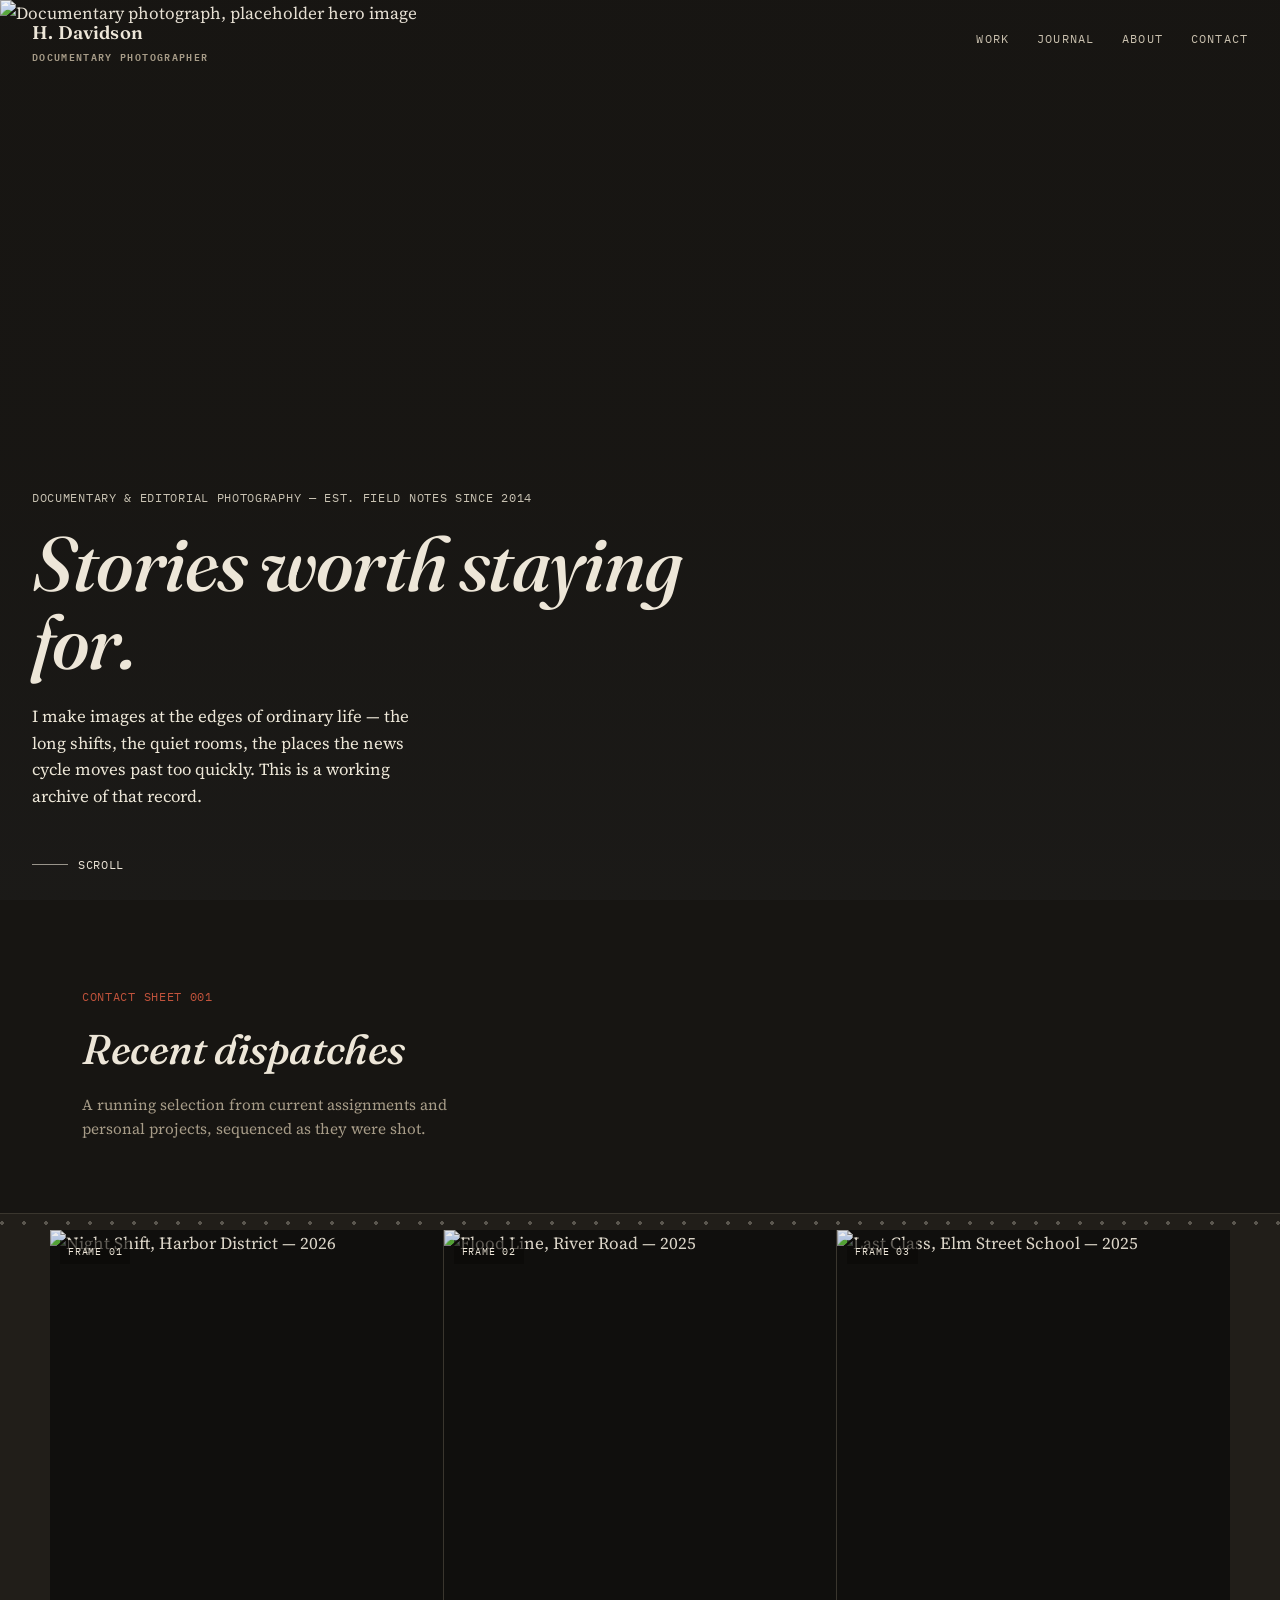
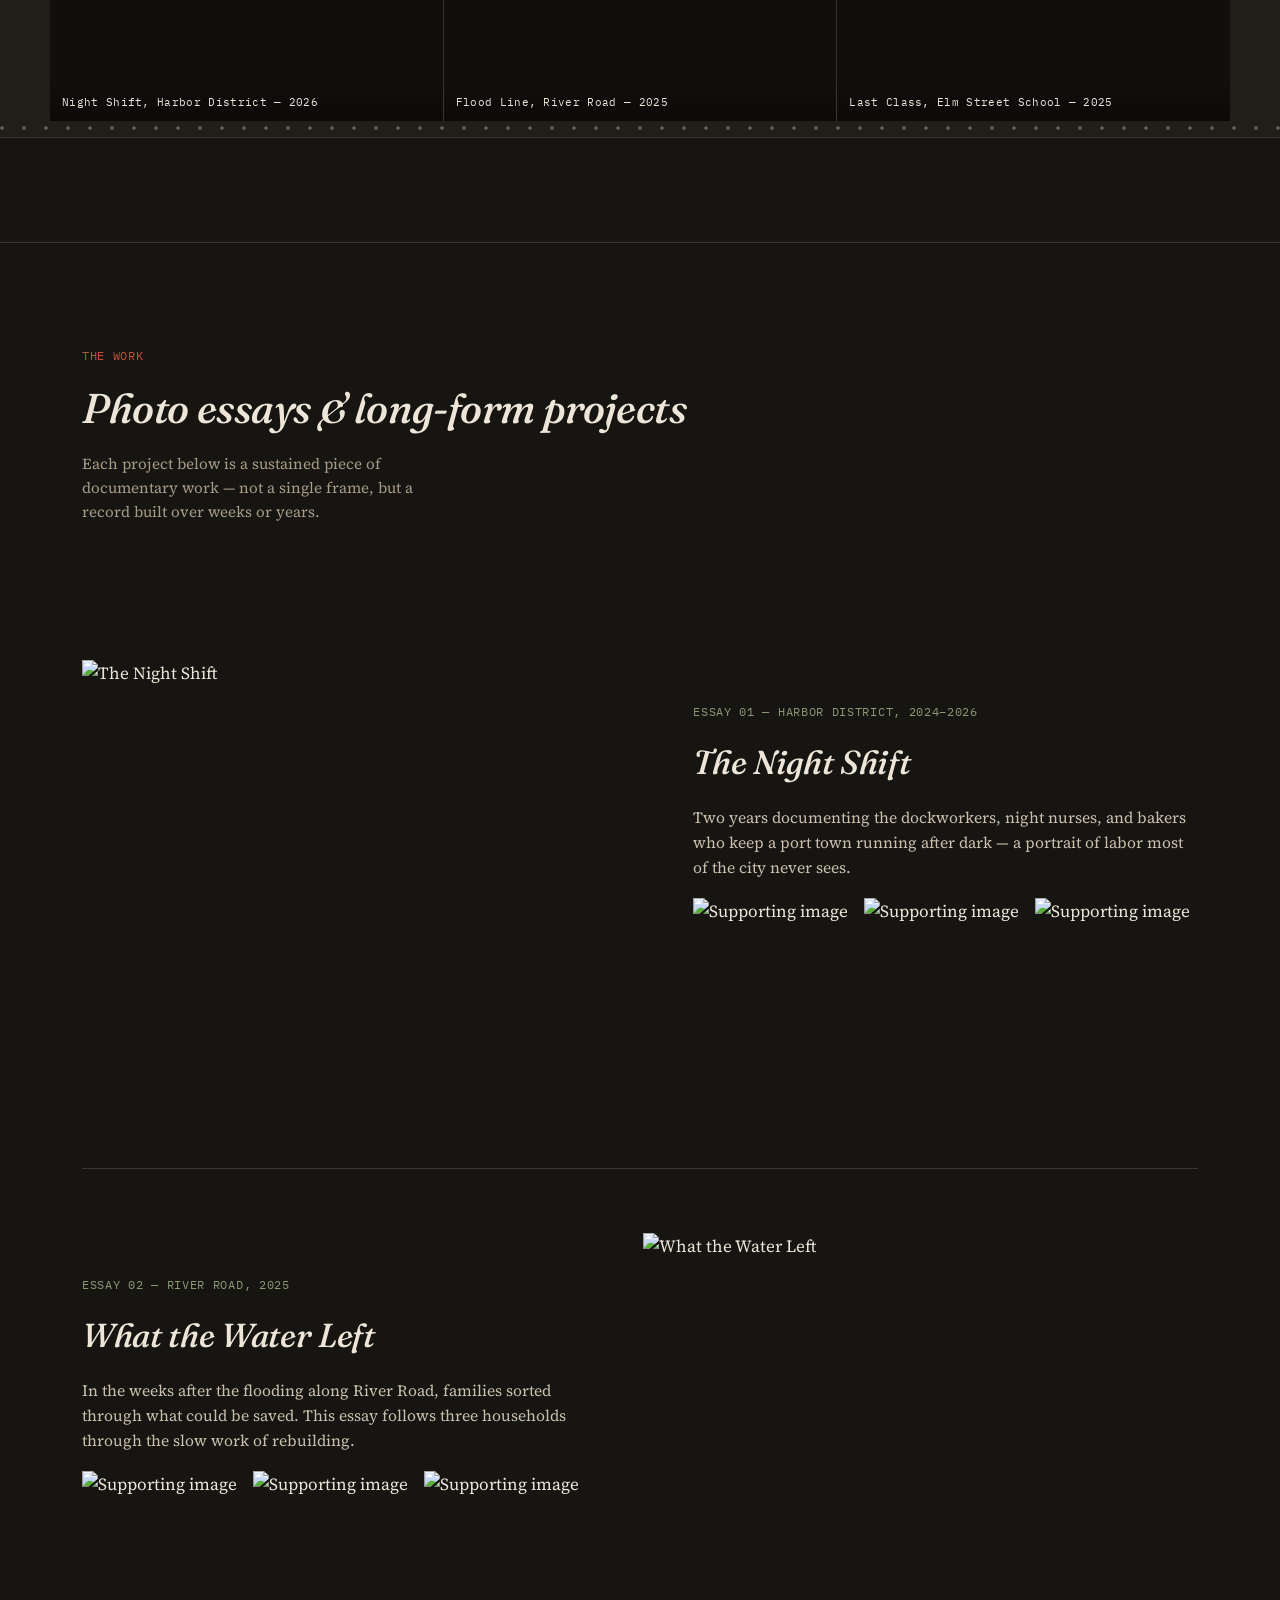
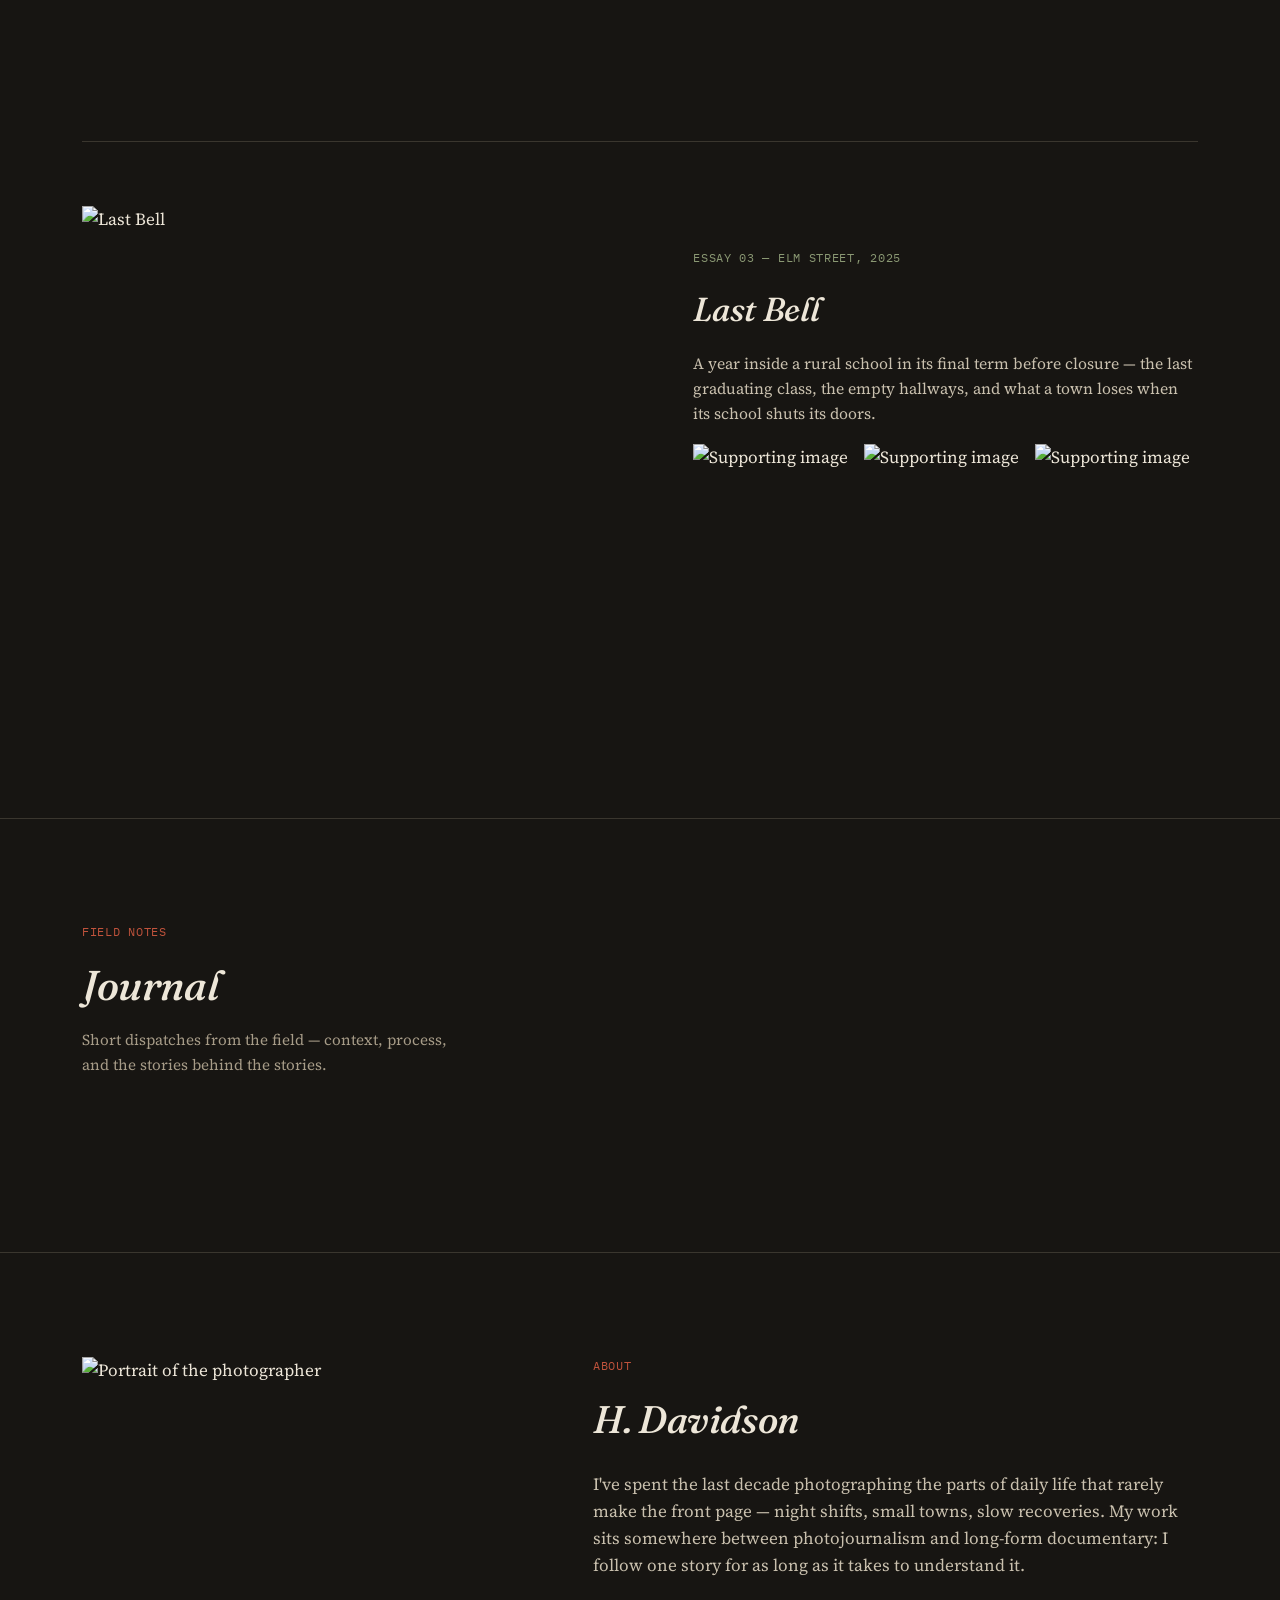
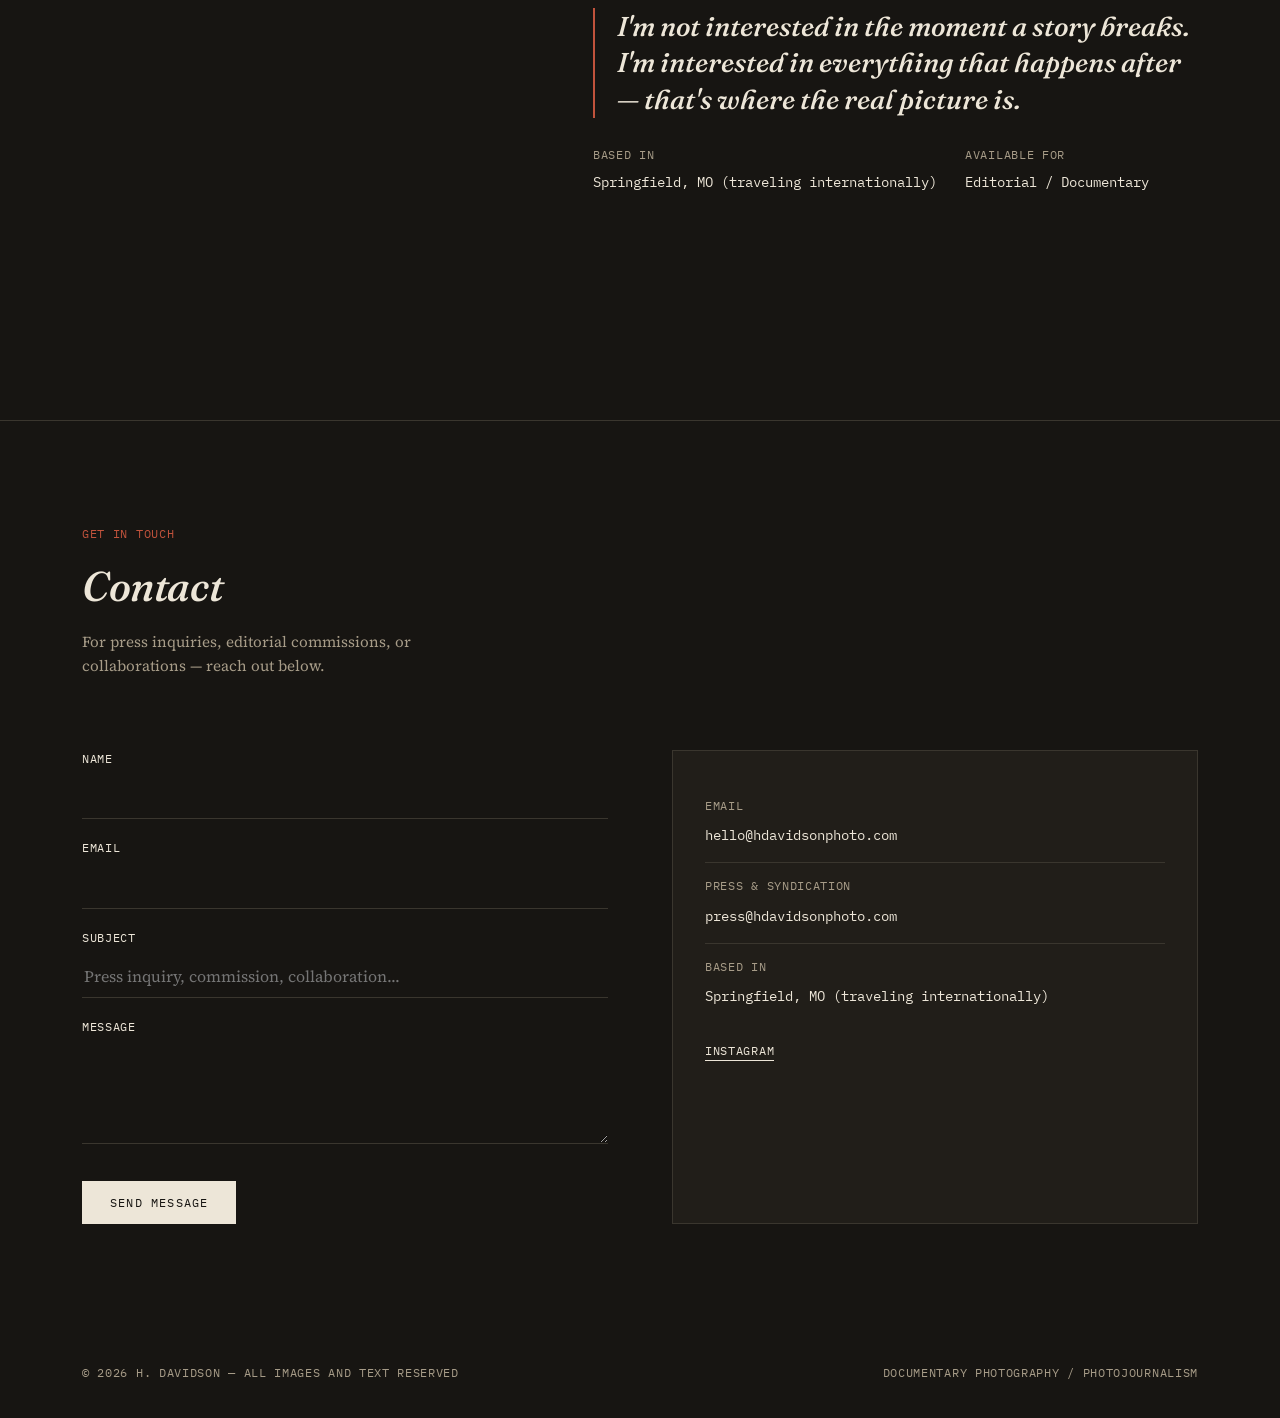
==== index.html @ 3e4e159e "Add files via upload" ====
<!DOCTYPE html>
<html lang="en">
<head>
<meta charset="UTF-8">
<meta name="viewport" content="width=device-width, initial-scale=1.0">
<title>H. Davidson — Documentary Photography</title>
<meta name="description" content="Documentary photography and photojournalism portfolio.">
<link rel="preconnect" href="https://fonts.googleapis.com">
<link rel="preconnect" href="https://fonts.gstatic.com" crossorigin>
<link href="https://fonts.googleapis.com/css2?family=Fraunces:ital,opsz,wght@0,9..144,300..900;1,9..144,300..900&family=Source+Serif+4:ital,opsz,wght@0,8..60,400;0,8..60,600;1,8..60,400&family=IBM+Plex+Mono:wght@400;500;600&display=swap" rel="stylesheet">
<style>
  :root{
    --paper:#171512;
    --paper-alt:#211E19;
    --ink:#EDE6D8;
    --ink-soft:#C9C0AE;
    --ash:#A79C88;
    --archive-red:#C1533C;
    --field-green:#8A9873;
    --line:#3A362E;
    --overlay-light:#EDE6D8;
    --max: 1180px;
  }

  *{box-sizing:border-box;}
  html{scroll-behavior:smooth;}
  body{
    margin:0;
    background:var(--paper);
    color:var(--ink);
    font-family:'Source Serif 4', Georgia, serif;
    font-size:17px;
    line-height:1.6;
    -webkit-font-smoothing:antialiased;
  }
  img{max-width:100%;display:block;}
  a{color:inherit;}

  h1,h2,h3,.display{
    font-family:'Fraunces', Georgia, serif;
    font-weight:600;
    letter-spacing:-0.01em;
    margin:0;
  }
  .mono{
    font-family:'IBM Plex Mono', monospace;
    letter-spacing:0.06em;
    text-transform:uppercase;
    font-size:0.72rem;
  }
  .wrap{max-width:var(--max); margin:0 auto; padding:0 32px;}

  /* ============ NAV ============ */
  header.masthead{
    position:fixed; top:0; left:0; right:0; z-index:100;
    background:rgba(23,21,18,0);
    border-bottom:1px solid rgba(58,54,46,0);
    transition:background .35s ease, border-color .35s ease;
  }
  header.masthead.scrolled{
    background:rgba(23,21,18,0.94);
    border-bottom:1px solid var(--line);
    backdrop-filter:blur(6px);
  }
  .nav-row{
    display:flex; align-items:center; justify-content:space-between;
    padding:18px 32px;
  }
  .brand{
    font-family:'Fraunces', serif; font-weight:600; font-size:1.15rem;
    letter-spacing:0.01em;
  }
  .brand .sub{
    display:block; font-family:'IBM Plex Mono', monospace; font-size:0.6rem;
    letter-spacing:0.14em; text-transform:uppercase; color:var(--ash); margin-top:2px;
  }
  nav.links{display:flex; gap:28px; align-items:center;}
  nav.links a{
    text-decoration:none; font-family:'IBM Plex Mono', monospace;
    font-size:0.72rem; letter-spacing:0.1em; text-transform:uppercase;
    color:var(--ink-soft); position:relative; padding-bottom:4px;
  }
  nav.links a::after{
    content:''; position:absolute; left:0; bottom:0; width:0; height:1px;
    background:var(--archive-red); transition:width .25s ease;
  }
  nav.links a:hover::after{width:100%;}
  .nav-toggle{display:none; background:none; border:none; cursor:pointer; padding:6px;}
  .nav-toggle span{display:block; width:22px; height:2px; background:var(--ink); margin:5px 0; transition:.3s;}

  @media (max-width:820px){
    nav.links{
      position:fixed; top:64px; left:0; right:0; background:var(--paper);
      flex-direction:column; align-items:flex-start; gap:0;
      border-bottom:1px solid var(--line);
      max-height:0; overflow:hidden; transition:max-height .3s ease;
    }
    nav.links.open{max-height:340px;}
    nav.links a{width:100%; padding:16px 32px; border-top:1px solid var(--line);}
    .nav-toggle{display:block;}
  }

  /* ============ HERO ============ */
  .hero{
    position:relative; height:100vh; min-height:560px;
    display:flex; align-items:flex-end;
    overflow:hidden;
  }
  .hero img{
    position:absolute; inset:0; width:100%; height:100%; object-fit:cover;
    filter:saturate(0.9) contrast(1.05);
  }
  .hero::after{
    content:''; position:absolute; inset:0;
    background:linear-gradient(180deg, rgba(28,27,25,0.05) 0%, rgba(28,27,25,0.15) 50%, rgba(28,27,25,0.82) 100%);
  }
  .hero-content{position:relative; z-index:2; color:var(--overlay-light); padding:0 32px 72px; width:100%;}
  .hero-eyebrow{color:#E8E1CF; margin-bottom:18px; opacity:0.85;}
  .hero h1{
    font-size:clamp(2.4rem, 6vw, 5rem);
    font-style:italic; font-weight:500; line-height:1.02;
    max-width:14ch;
  }
  .hero p.dek{
    font-family:'Source Serif 4', serif; font-size:1.05rem; max-width:46ch;
    margin-top:22px; color:#EDE7D8;
  }
  .scroll-cue{
    position:absolute; bottom:26px; left:32px; z-index:2;
    color:var(--overlay-light); display:flex; align-items:center; gap:10px;
  }
  .scroll-cue .line{width:36px; height:1px; background:var(--overlay-light); opacity:0.6;}

  /* ============ SECTION SCAFFOLDING ============ */
  section{padding:104px 0; border-bottom:1px solid var(--line); scroll-margin-top:90px;}
  section:last-of-type{border-bottom:none;}
  .section-head{display:flex; align-items:flex-end; justify-content:space-between; gap:24px; margin-bottom:56px; flex-wrap:wrap;}
  .section-head .eyebrow{color:var(--archive-red); margin-bottom:10px;}
  .section-head h2{font-size:clamp(1.8rem, 3.4vw, 2.6rem); font-style:italic; font-weight:500;}
  .section-head p{max-width:46ch; color:var(--ash); font-size:0.95rem; margin-top:10px;}

  .reveal{opacity:0; transform:translateY(18px); transition:opacity .7s ease, transform .7s ease;}
  .reveal.in{opacity:1; transform:translateY(0);}
  @media (prefers-reduced-motion: reduce){
    .reveal{opacity:1; transform:none; transition:none;}
    html{scroll-behavior:auto;}
  }

  /* ============ CONTACT SHEET (signature motif) ============ */
  .sprocket-strip{
    height:14px;
    background-image:radial-gradient(circle, var(--ink) 1.6px, transparent 2px);
    background-size:22px 14px;
    background-repeat:repeat-x;
    background-position:center;
    opacity:0.28;
  }
  .contact-sheet{
    background:var(--paper-alt); border-top:1px solid var(--line); border-bottom:1px solid var(--line);
    padding:2px 0;
  }
  .frames{
    display:grid; grid-template-columns:repeat(3, 1fr); gap:1px;
    background:var(--line);
  }
  .frame{
    position:relative; background:#100F0D; overflow:hidden;
    aspect-ratio:4/5;
  }
  .frame img{width:100%; height:100%; object-fit:cover; opacity:0.92; transition:transform .6s ease, opacity .3s ease;}
  .frame:hover img{transform:scale(1.045); opacity:1;}
  .frame-label{
    position:absolute; top:10px; left:10px; z-index:2;
    color:var(--overlay-light); font-family:'IBM Plex Mono',monospace; font-size:0.62rem;
    letter-spacing:0.08em; text-transform:uppercase;
    background:rgba(10,9,8,0.6); padding:4px 8px;
  }
  .frame-cap{
    position:absolute; bottom:0; left:0; right:0; z-index:2; padding:12px 12px 10px;
    background:linear-gradient(0deg, rgba(10,9,8,0.9), transparent);
    color:var(--overlay-light); font-family:'IBM Plex Mono',monospace; font-size:0.66rem; letter-spacing:0.03em;
  }

  /* ============ WORK / STORIES ============ */
  .story{
    display:grid; grid-template-columns:1.1fr 1fr; gap:56px; align-items:center;
    padding:64px 0;
  }
  .story:not(:last-child){border-bottom:1px solid var(--line);}
  .story.reverse{grid-template-columns:1fr 1.1fr;}
  .story.reverse .story-media{order:2;}
  .story.reverse .story-text{order:1;}
  .story-media img{width:100%; aspect-ratio:5/4; object-fit:cover;}
  .story-eyebrow{color:var(--field-green); margin-bottom:14px;}
  .story h3{font-size:clamp(1.5rem, 2.6vw, 2.1rem); font-style:italic; font-weight:500; margin-bottom:16px;}
  .story p{color:var(--ink-soft); font-size:0.98rem;}
  .story-link{
    display:inline-block; margin-top:18px; font-family:'IBM Plex Mono', monospace;
    font-size:0.72rem; letter-spacing:0.08em; text-transform:uppercase;
    text-decoration:none; border-bottom:1px solid var(--ink); padding-bottom:2px;
  }
  .story-thumbs{display:grid; grid-template-columns:repeat(3,1fr); gap:8px; margin-top:18px;}
  .story-thumbs img{aspect-ratio:1/1; object-fit:cover;}

  @media (max-width:820px){
    .story, .story.reverse{grid-template-columns:1fr; gap:24px;}
    .story.reverse .story-media, .story.reverse .story-text{order:0;}
  }

  /* ============ JOURNAL ============ */
  .journal-list{display:flex; flex-direction:column;}
  .journal-entry{
    display:grid; grid-template-columns:150px 1fr; gap:32px;
    padding:32px 0; border-top:1px solid var(--line);
  }
  .journal-entry:last-child{border-bottom:1px solid var(--line);}
  .journal-date{color:var(--ash); padding-top:4px;}
  .journal-entry h3{font-size:1.3rem; font-style:italic; font-weight:500; margin-bottom:10px;}
  .journal-entry p{color:var(--ink-soft); font-size:0.95rem; margin:0 0 12px;}
  .journal-entry a{
    font-family:'IBM Plex Mono',monospace; font-size:0.68rem; letter-spacing:0.08em;
    text-transform:uppercase; text-decoration:none; color:var(--archive-red);
  }
  @media (max-width:600px){
    .journal-entry{grid-template-columns:1fr; gap:10px;}
  }

  /* ============ PRESS ============ */
  .press-grid{display:grid; grid-template-columns:repeat(auto-fill, minmax(280px,1fr)); gap:1px; background:var(--line); border:1px solid var(--line);}
  .press-item{
    background:var(--paper); padding:26px 24px; min-height:150px;
    display:flex; flex-direction:column; justify-content:space-between;
  }
  .press-item .frame-tag{color:var(--archive-red); margin-bottom:14px;}
  .press-item h4{font-family:'Fraunces',serif; font-weight:600; font-size:1.05rem; margin:0 0 6px;}
  .press-item p{margin:0; color:var(--ash); font-size:0.85rem;}
  .press-item a{
    margin-top:14px; font-family:'IBM Plex Mono',monospace; font-size:0.65rem;
    letter-spacing:0.08em; text-transform:uppercase; text-decoration:none; color:var(--ink-soft);
    display:inline-flex; align-items:center; gap:6px;
  }

  /* ============ ABOUT ============ */
  .about-grid{display:grid; grid-template-columns:0.85fr 1.15fr; gap:64px; align-items:start;}
  .about-grid img{width:100%; aspect-ratio:4/5; object-fit:cover;}
  blockquote{
    font-family:'Fraunces', serif; font-style:italic; font-weight:500;
    font-size:clamp(1.3rem, 2.4vw, 1.7rem); line-height:1.35; margin:28px 0;
    color:var(--ink); border-left:2px solid var(--archive-red); padding-left:22px;
  }
  .about-grid p{color:var(--ink-soft);}
  .about-meta{
    display:flex; gap:28px; margin-top:28px; flex-wrap:wrap;
  }
  .about-meta div .mono{color:var(--ash); display:block; margin-bottom:4px;}
  .about-meta div span.val{font-family:'IBM Plex Mono',monospace; font-size:0.85rem;}
  @media (max-width:820px){.about-grid{grid-template-columns:1fr;}}

  /* ============ CONTACT ============ */
  .contact-grid{display:grid; grid-template-columns:1fr 1fr; gap:64px;}
  form .field{margin-bottom:20px;}
  form label{display:block; margin-bottom:8px;}
  form input, form textarea{
    width:100%; background:transparent; border:none; border-bottom:1px solid var(--line);
    padding:10px 2px; font-family:'Source Serif 4', serif; font-size:1rem; color:var(--ink);
    transition:border-color .2s ease;
  }
  form input:focus, form textarea:focus{outline:none; border-bottom-color:var(--archive-red);}
  form textarea{resize:vertical; min-height:100px;}
  button.submit{
    margin-top:8px; background:var(--ink); color:var(--paper); border:none;
    font-family:'IBM Plex Mono',monospace; font-size:0.75rem; letter-spacing:0.1em; text-transform:uppercase;
    padding:14px 28px; cursor:pointer; transition:background .2s ease;
  }
  button.submit:hover{background:var(--archive-red);}
  button.submit:focus-visible, a:focus-visible, nav.links a:focus-visible{outline:2px solid var(--archive-red); outline-offset:3px;}
  .form-note{margin-top:14px; color:var(--field-green); display:none;}
  .form-note.show{display:block;}

  .press-card{
    border:1px solid var(--line); padding:32px; background:var(--paper-alt);
  }
  .press-card .mono{color:var(--ash); display:block; margin-bottom:6px;}
  .press-card .row{padding:14px 0; border-top:1px solid var(--line);}
  .press-card .row:first-of-type{border-top:none;}
  .press-card .row span.val{font-family:'IBM Plex Mono',monospace; font-size:0.9rem;}
  .social-row{display:flex; gap:18px; margin-top:18px;}
  .social-row a{font-family:'IBM Plex Mono',monospace; font-size:0.72rem; text-decoration:none; letter-spacing:0.06em; text-transform:uppercase; border-bottom:1px solid var(--ink);}

  @media (max-width:820px){.contact-grid{grid-template-columns:1fr;}}

  /* ============ FOOTER ============ */
  footer{padding:36px 0; }
  .footer-row{display:flex; justify-content:space-between; align-items:center; flex-wrap:wrap; gap:12px; color:var(--ash);}
  .footer-row .mono{color:var(--ash);}

  ::selection{background:var(--archive-red); color:var(--paper);}
</style>
</head>
<body>

<header class="masthead" id="masthead">
  <div class="nav-row">
    <div class="brand">H. Davidson
      <span class="sub">Documentary Photographer</span>
    </div>
    <button class="nav-toggle" id="navToggle" aria-label="Toggle navigation" aria-expanded="false">
      <span></span><span></span><span></span>
    </button>
    <nav class="links" id="navLinks">
      <a href="#work">Work</a>
      <a href="#journal">Journal</a>
      <a href="#about">About</a>
      <a href="#contact">Contact</a>
    </nav>
  </div>
</header>

<!-- HERO -->
<section class="hero" style="border-bottom:none; padding:0;">
  <img src="https://picsum.photos/seed/meridian-hero/1800/2200" alt="Documentary photograph, placeholder hero image">
  <div class="hero-content">
    <div class="hero-eyebrow mono">Documentary &amp; Editorial Photography — Est. Field Notes Since 2014</div>
    <h1>Stories worth staying for.</h1>
    <p class="dek">I make images at the edges of ordinary life — the long shifts, the quiet rooms, the places the news cycle moves past too quickly. This is a working archive of that record.</p>
  </div>
  <div class="scroll-cue mono"><span class="line"></span> Scroll</div>
</section>

<!-- RECENT DISPATCHES (contact sheet teaser) -->
<section id="dispatches" style="padding-top:88px;">
  <div class="wrap reveal">
    <div class="section-head">
      <div>
        <div class="eyebrow mono">Contact Sheet 001</div>
        <h2>Recent dispatches</h2>
        <p>A running selection from current assignments and personal projects, sequenced as they were shot.</p>
      </div>
    </div>
  </div>
  <div class="contact-sheet">
    <div class="sprocket-strip"></div>
    <div class="wrap" style="padding:0;">
      <div class="frames" id="dispatchFrames"></div>
    </div>
    <div class="sprocket-strip"></div>
  </div>
</section>

<!-- WORK / STORIES -->
<section id="work">
  <div class="wrap">
    <div class="section-head reveal">
      <div>
        <div class="eyebrow mono">The Work</div>
        <h2>Photo essays &amp; long-form projects</h2>
        <p>Each project below is a sustained piece of documentary work — not a single frame, but a record built over weeks or years.</p>
      </div>
    </div>

    <div id="essaysList"></div>
  </div>
</section>

<!-- JOURNAL -->
<section id="journal">
  <div class="wrap">
    <div class="section-head reveal">
      <div>
        <div class="eyebrow mono">Field Notes</div>
        <h2>Journal</h2>
        <p>Short dispatches from the field — context, process, and the stories behind the stories.</p>
      </div>
    </div>
    <div class="journal-list reveal" id="journalList"></div>
  </div>
</section>

<!-- PRESS section removed for now — bring it back once you have publications to show.
     The data file (content/press.json) and editor panel are still set up and ready;
     just ask Claude to re-add this section when you're ready, or restore it from
     an earlier version of this file. -->

<!-- ABOUT -->
<section id="about">
  <div class="wrap about-grid">
    <div class="reveal">
      <img id="aboutPortrait" src="https://picsum.photos/seed/meridian-portrait/700/875" alt="Portrait of the photographer">
    </div>
    <div class="reveal">
      <div class="eyebrow mono" style="color:var(--archive-red); margin-bottom:14px;">About</div>
      <h2 style="font-size:clamp(1.8rem,3vw,2.4rem); font-style:italic; font-weight:500; margin-bottom:20px;">H. Davidson</h2>
      <p id="aboutBio">Loading…</p>
      <blockquote id="aboutQuote"></blockquote>
      <div class="about-meta">
        <div><span class="mono">Based in</span><span class="val" id="aboutLocation">—</span></div>
        <div><span class="mono">Available for</span><span class="val">Editorial / Documentary</span></div>
      </div>
    </div>
  </div>
</section>

<!-- CONTACT -->
<section id="contact">
  <div class="wrap">
    <div class="section-head reveal">
      <div>
        <div class="eyebrow mono">Get in touch</div>
        <h2>Contact</h2>
        <p>For press inquiries, editorial commissions, or collaborations — reach out below.</p>
      </div>
    </div>
    <div class="contact-grid reveal">
      <form id="contactForm">
        <div class="field">
          <label class="mono" for="name">Name</label>
          <input type="text" id="name" name="name" required>
        </div>
        <div class="field">
          <label class="mono" for="email">Email</label>
          <input type="email" id="email" name="email" required>
        </div>
        <div class="field">
          <label class="mono" for="subject">Subject</label>
          <input type="text" id="subject" name="subject" placeholder="Press inquiry, commission, collaboration...">
        </div>
        <div class="field">
          <label class="mono" for="message">Message</label>
          <textarea id="message" name="message" required></textarea>
        </div>
        <button type="submit" class="submit">Send message</button>
        <p class="form-note mono" id="formNote">Message received — I'll reply as soon as I can.</p>
      </form>

      <div class="press-card">
        <div class="row">
          <span class="mono">Email</span>
          <span class="val" id="contactEmail">—</span>
        </div>
        <div class="row">
          <span class="mono">Press &amp; syndication</span>
          <span class="val" id="contactPressEmail">—</span>
        </div>
        <div class="row">
          <span class="mono">Based in</span>
          <span class="val" id="contactLocation">—</span>
        </div>
        <div class="social-row">
          <a href="#" id="socialInstagram">Instagram</a>
        </div>
      </div>
    </div>
  </div>
</section>

<footer>
  <div class="wrap footer-row">
    <span class="mono">© 2026 H. Davidson — All images and text reserved</span>
    <span class="mono">Documentary Photography / Photojournalism</span>
  </div>
</footer>

<script src="https://identity.netlify.com/v1/netlify-identity-widget.js"></script>
<script>
  // Required so Netlify Identity invite/recovery email links land back on /admin correctly.
  if (window.netlifyIdentity) {
    window.netlifyIdentity.on("init", user => {
      if (!user) {
        window.netlifyIdentity.on("login", () => { document.location.href = "/admin/"; });
      }
    });
  }
</script>
<script>
  // Nav scroll state
  const header = document.getElementById('masthead');
  const onScroll = () => header.classList.toggle('scrolled', window.scrollY > 40);
  window.addEventListener('scroll', onScroll);
  onScroll();

  // Mobile nav toggle
  const navToggle = document.getElementById('navToggle');
  const navLinks = document.getElementById('navLinks');
  navToggle.addEventListener('click', () => {
    const open = navLinks.classList.toggle('open');
    navToggle.setAttribute('aria-expanded', open);
  });
  navLinks.querySelectorAll('a').forEach(a => a.addEventListener('click', () => {
    navLinks.classList.remove('open');
    navToggle.setAttribute('aria-expanded', 'false');
  }));

  // Contact form (static placeholder — wire to a form backend, e.g. Formspree, to go live)
  const form = document.getElementById('contactForm');
  const note = document.getElementById('formNote');
  form.addEventListener('submit', (e) => {
    e.preventDefault();
    note.classList.add('show');
    form.reset();
  });

  // ============ CMS CONTENT LOADING ============
  // Pulls content from /content/*.json — the same files Decap CMS (at /admin) edits.
  // Falls back to placeholder text/images if a file can't be fetched (e.g. opening this
  // file directly from disk, where fetch() is blocked by the browser).

  function esc(str){
    const d = document.createElement('div');
    d.textContent = str || '';
    return d.innerHTML;
  }

  async function loadJSON(path){
    try{
      const res = await fetch(path, {cache:'no-store'});
      if(!res.ok) throw new Error('not ok');
      return await res.json();
    }catch(err){
      return null;
    }
  }

  function renderDispatches(data){
    const el = document.getElementById('dispatchFrames');
    if(!data || !data.items) return;
    el.innerHTML = data.items.slice(0,3).map(f => `
      <div class="frame"><img src="${esc(f.image)}" alt="${esc(f.caption)}">
        <div class="frame-label">${esc(f.frame)}</div>
        <div class="frame-cap">${esc(f.caption)}</div>
      </div>`).join('');
  }

  function renderEssays(data){
    const el = document.getElementById('essaysList');
    if(!data || !data.items) return;
    el.innerHTML = data.items.map((s, i) => `
      <div class="story ${i % 2 === 1 ? 'reverse' : ''} reveal">
        <div class="story-media"><img src="${esc(s.image)}" alt="${esc(s.title)}"></div>
        <div class="story-text">
          <div class="story-eyebrow mono">${esc(s.label)}</div>
          <h3>${esc(s.title)}</h3>
          <p>${esc(s.description)}</p>
          <div class="story-thumbs">
            <img src="${esc(s.thumb1)}" alt="Supporting image">
            <img src="${esc(s.thumb2)}" alt="Supporting image">
            <img src="${esc(s.thumb3)}" alt="Supporting image">
          </div>
          ${s.link ? `<a class="story-link" href="${esc(s.link)}">Read the full story →</a>` : ''}
        </div>
      </div>`).join('');
  }

  function renderJournal(data){
    const el = document.getElementById('journalList');
    if(!data) return;
    if(!data.entries || data.entries.length === 0){
      el.innerHTML = `<p style="color:var(--ash); padding:32px 0; border-top:1px solid var(--line); border-bottom:1px solid var(--line);">New field notes coming soon.</p>`;
      return;
    }
    el.innerHTML = data.entries.map(e => `
      <div class="journal-entry">
        <div class="journal-date mono">${esc(e.date)}</div>
        <div>
          <h3>${esc(e.title)}</h3>
          <p>${esc(e.excerpt)}</p>
          <a href="${esc(e.link || '#')}">Continue reading →</a>
        </div>
      </div>`).join('');
  }

  function renderPress(data){
    const el = document.getElementById('pressGrid');
    if(!data || !data.items) return;
    el.innerHTML = data.items.map(p => `
      <div class="press-item">
        <div>
          <div class="frame-tag mono">${esc(p.frame)}</div>
          <h4>${esc(p.publication)}</h4>
          <p>${esc(p.description)}</p>
        </div>
        <a href="${esc(p.link || '#')}">View placement ↗</a>
      </div>`).join('');
  }

  function renderAbout(data){
    if(!data) return;
    document.getElementById('aboutBio').textContent = data.bio || '';
    document.getElementById('aboutQuote').textContent = data.quote || '';
    document.getElementById('aboutLocation').textContent = data.location || '';
    document.getElementById('contactEmail').textContent = data.email || '';
    document.getElementById('contactPressEmail').textContent = data.pressEmail || '';
    document.getElementById('contactLocation').textContent = data.location || '';
    if(data.portrait) document.getElementById('aboutPortrait').src = data.portrait;
    if(data.instagram) document.getElementById('socialInstagram').href = data.instagram;
  }

  function initReveal(){
    const reduceMotion = window.matchMedia('(prefers-reduced-motion: reduce)').matches;
    if(!reduceMotion && 'IntersectionObserver' in window){
      const io = new IntersectionObserver((entries) => {
        entries.forEach(e => { if(e.isIntersecting){ e.target.classList.add('in'); io.unobserve(e.target); } });
      }, {threshold:0.12});
      document.querySelectorAll('.reveal').forEach(el => io.observe(el));
    } else {
      document.querySelectorAll('.reveal').forEach(el => el.classList.add('in'));
    }
  }

  (async function loadAllContent(){
    const [dispatches, essays, journal, about] = await Promise.all([
      loadJSON('content/dispatches.json'),
      loadJSON('content/essays.json'),
      loadJSON('content/journal.json'),
      loadJSON('content/about.json'),
    ]);
    renderDispatches(dispatches);
    renderEssays(essays);
    renderJournal(journal);
    renderAbout(about);
    initReveal();
  })();
</script>

</body>
</html>
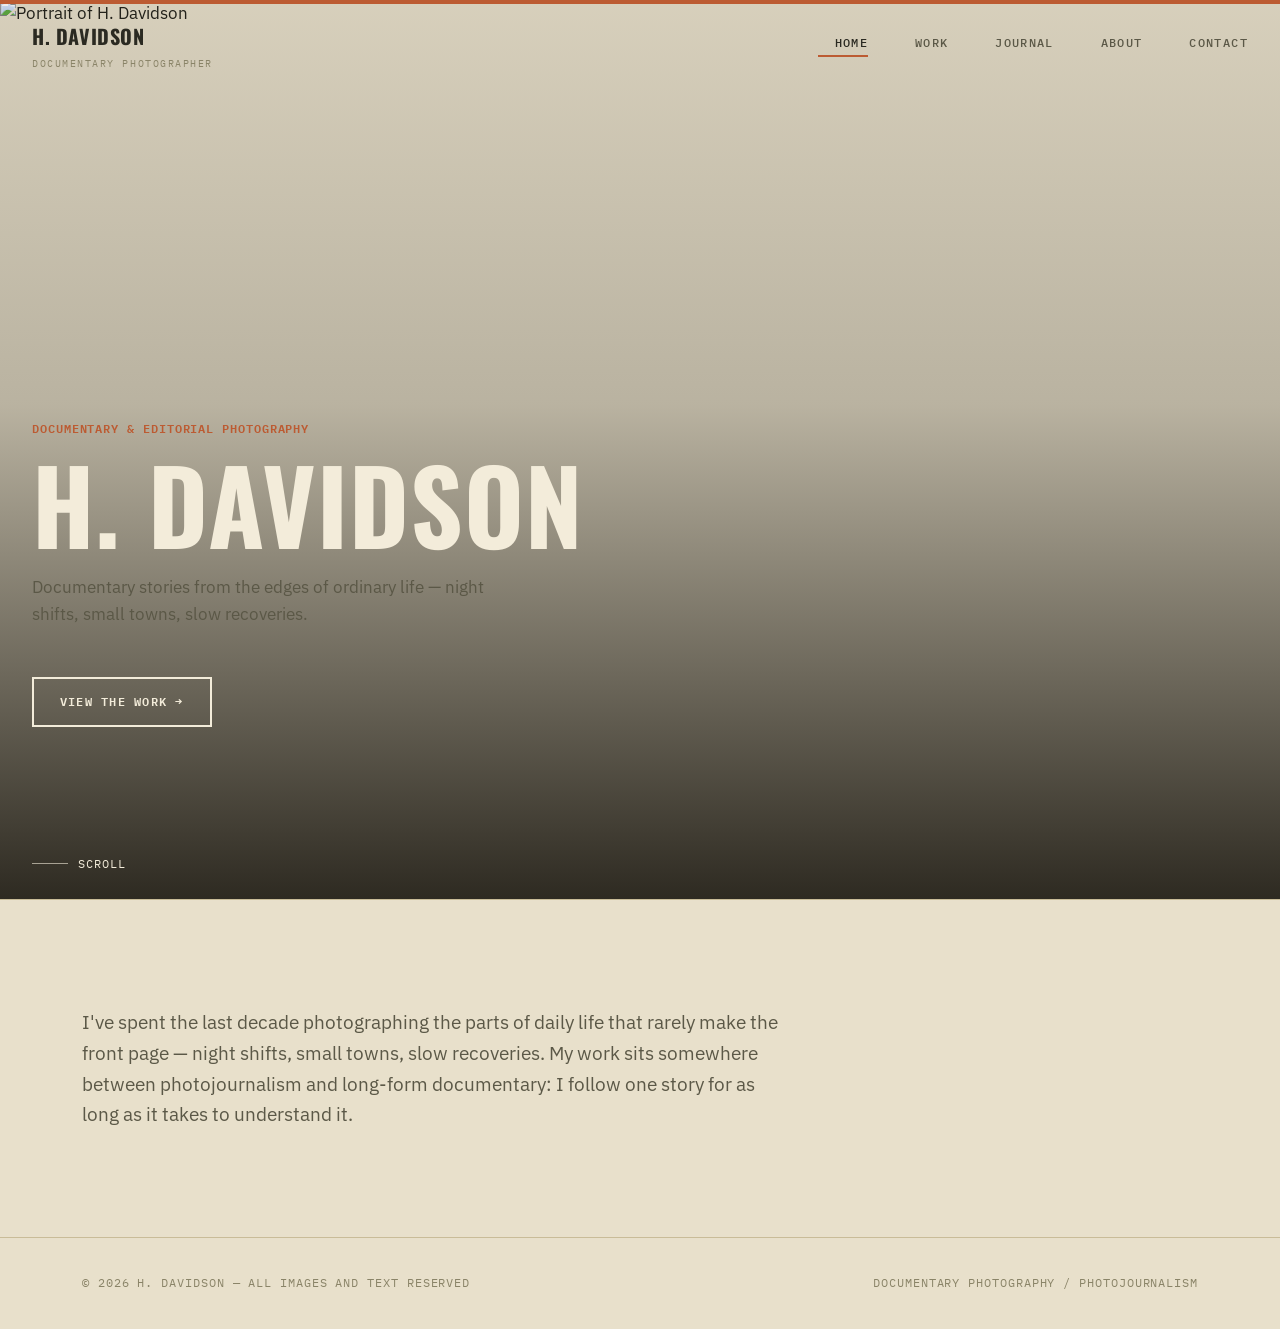
==== commit dd1291f8: "Split into multi-page site with dedicated CMS-editable pages Break out about, contact, essay, journa" ====
--- a/index.html
+++ b/index.html
@@ -7,451 +7,47 @@
 <meta name="description" content="Documentary photography and photojournalism portfolio.">
 <link rel="preconnect" href="https://fonts.googleapis.com">
 <link rel="preconnect" href="https://fonts.gstatic.com" crossorigin>
-<link href="https://fonts.googleapis.com/css2?family=Fraunces:ital,opsz,wght@0,9..144,300..900;1,9..144,300..900&family=Source+Serif+4:ital,opsz,wght@0,8..60,400;0,8..60,600;1,8..60,400&family=IBM+Plex+Mono:wght@400;500;600&display=swap" rel="stylesheet">
-<style>
-  :root{
-    --paper:#171512;
-    --paper-alt:#211E19;
-    --ink:#EDE6D8;
-    --ink-soft:#C9C0AE;
-    --ash:#A79C88;
-    --archive-red:#C1533C;
-    --field-green:#8A9873;
-    --line:#3A362E;
-    --overlay-light:#EDE6D8;
-    --max: 1180px;
-  }
-
-  *{box-sizing:border-box;}
-  html{scroll-behavior:smooth;}
-  body{
-    margin:0;
-    background:var(--paper);
-    color:var(--ink);
-    font-family:'Source Serif 4', Georgia, serif;
-    font-size:17px;
-    line-height:1.6;
-    -webkit-font-smoothing:antialiased;
-  }
-  img{max-width:100%;display:block;}
-  a{color:inherit;}
-
-  h1,h2,h3,.display{
-    font-family:'Fraunces', Georgia, serif;
-    font-weight:600;
-    letter-spacing:-0.01em;
-    margin:0;
-  }
-  .mono{
-    font-family:'IBM Plex Mono', monospace;
-    letter-spacing:0.06em;
-    text-transform:uppercase;
-    font-size:0.72rem;
-  }
-  .wrap{max-width:var(--max); margin:0 auto; padding:0 32px;}
-
-  /* ============ NAV ============ */
-  header.masthead{
-    position:fixed; top:0; left:0; right:0; z-index:100;
-    background:rgba(23,21,18,0);
-    border-bottom:1px solid rgba(58,54,46,0);
-    transition:background .35s ease, border-color .35s ease;
-  }
-  header.masthead.scrolled{
-    background:rgba(23,21,18,0.94);
-    border-bottom:1px solid var(--line);
-    backdrop-filter:blur(6px);
-  }
-  .nav-row{
-    display:flex; align-items:center; justify-content:space-between;
-    padding:18px 32px;
-  }
-  .brand{
-    font-family:'Fraunces', serif; font-weight:600; font-size:1.15rem;
-    letter-spacing:0.01em;
-  }
-  .brand .sub{
-    display:block; font-family:'IBM Plex Mono', monospace; font-size:0.6rem;
-    letter-spacing:0.14em; text-transform:uppercase; color:var(--ash); margin-top:2px;
-  }
-  nav.links{display:flex; gap:28px; align-items:center;}
-  nav.links a{
-    text-decoration:none; font-family:'IBM Plex Mono', monospace;
-    font-size:0.72rem; letter-spacing:0.1em; text-transform:uppercase;
-    color:var(--ink-soft); position:relative; padding-bottom:4px;
-  }
-  nav.links a::after{
-    content:''; position:absolute; left:0; bottom:0; width:0; height:1px;
-    background:var(--archive-red); transition:width .25s ease;
-  }
-  nav.links a:hover::after{width:100%;}
-  .nav-toggle{display:none; background:none; border:none; cursor:pointer; padding:6px;}
-  .nav-toggle span{display:block; width:22px; height:2px; background:var(--ink); margin:5px 0; transition:.3s;}
-
-  @media (max-width:820px){
-    nav.links{
-      position:fixed; top:64px; left:0; right:0; background:var(--paper);
-      flex-direction:column; align-items:flex-start; gap:0;
-      border-bottom:1px solid var(--line);
-      max-height:0; overflow:hidden; transition:max-height .3s ease;
-    }
-    nav.links.open{max-height:340px;}
-    nav.links a{width:100%; padding:16px 32px; border-top:1px solid var(--line);}
-    .nav-toggle{display:block;}
-  }
-
-  /* ============ HERO ============ */
-  .hero{
-    position:relative; height:100vh; min-height:560px;
-    display:flex; align-items:flex-end;
-    overflow:hidden;
-  }
-  .hero img{
-    position:absolute; inset:0; width:100%; height:100%; object-fit:cover;
-    filter:saturate(0.9) contrast(1.05);
-  }
-  .hero::after{
-    content:''; position:absolute; inset:0;
-    background:linear-gradient(180deg, rgba(28,27,25,0.05) 0%, rgba(28,27,25,0.15) 50%, rgba(28,27,25,0.82) 100%);
-  }
-  .hero-content{position:relative; z-index:2; color:var(--overlay-light); padding:0 32px 72px; width:100%;}
-  .hero-eyebrow{color:#E8E1CF; margin-bottom:18px; opacity:0.85;}
-  .hero h1{
-    font-size:clamp(2.4rem, 6vw, 5rem);
-    font-style:italic; font-weight:500; line-height:1.02;
-    max-width:14ch;
-  }
-  .hero p.dek{
-    font-family:'Source Serif 4', serif; font-size:1.05rem; max-width:46ch;
-    margin-top:22px; color:#EDE7D8;
-  }
-  .scroll-cue{
-    position:absolute; bottom:26px; left:32px; z-index:2;
-    color:var(--overlay-light); display:flex; align-items:center; gap:10px;
-  }
-  .scroll-cue .line{width:36px; height:1px; background:var(--overlay-light); opacity:0.6;}
-
-  /* ============ SECTION SCAFFOLDING ============ */
-  section{padding:104px 0; border-bottom:1px solid var(--line); scroll-margin-top:90px;}
-  section:last-of-type{border-bottom:none;}
-  .section-head{display:flex; align-items:flex-end; justify-content:space-between; gap:24px; margin-bottom:56px; flex-wrap:wrap;}
-  .section-head .eyebrow{color:var(--archive-red); margin-bottom:10px;}
-  .section-head h2{font-size:clamp(1.8rem, 3.4vw, 2.6rem); font-style:italic; font-weight:500;}
-  .section-head p{max-width:46ch; color:var(--ash); font-size:0.95rem; margin-top:10px;}
-
-  .reveal{opacity:0; transform:translateY(18px); transition:opacity .7s ease, transform .7s ease;}
-  .reveal.in{opacity:1; transform:translateY(0);}
-  @media (prefers-reduced-motion: reduce){
-    .reveal{opacity:1; transform:none; transition:none;}
-    html{scroll-behavior:auto;}
-  }
-
-  /* ============ CONTACT SHEET (signature motif) ============ */
-  .sprocket-strip{
-    height:14px;
-    background-image:radial-gradient(circle, var(--ink) 1.6px, transparent 2px);
-    background-size:22px 14px;
-    background-repeat:repeat-x;
-    background-position:center;
-    opacity:0.28;
-  }
-  .contact-sheet{
-    background:var(--paper-alt); border-top:1px solid var(--line); border-bottom:1px solid var(--line);
-    padding:2px 0;
-  }
-  .frames{
-    display:grid; grid-template-columns:repeat(3, 1fr); gap:1px;
-    background:var(--line);
-  }
-  .frame{
-    position:relative; background:#100F0D; overflow:hidden;
-    aspect-ratio:4/5;
-  }
-  .frame img{width:100%; height:100%; object-fit:cover; opacity:0.92; transition:transform .6s ease, opacity .3s ease;}
-  .frame:hover img{transform:scale(1.045); opacity:1;}
-  .frame-label{
-    position:absolute; top:10px; left:10px; z-index:2;
-    color:var(--overlay-light); font-family:'IBM Plex Mono',monospace; font-size:0.62rem;
-    letter-spacing:0.08em; text-transform:uppercase;
-    background:rgba(10,9,8,0.6); padding:4px 8px;
-  }
-  .frame-cap{
-    position:absolute; bottom:0; left:0; right:0; z-index:2; padding:12px 12px 10px;
-    background:linear-gradient(0deg, rgba(10,9,8,0.9), transparent);
-    color:var(--overlay-light); font-family:'IBM Plex Mono',monospace; font-size:0.66rem; letter-spacing:0.03em;
-  }
-
-  /* ============ WORK / STORIES ============ */
-  .story{
-    display:grid; grid-template-columns:1.1fr 1fr; gap:56px; align-items:center;
-    padding:64px 0;
-  }
-  .story:not(:last-child){border-bottom:1px solid var(--line);}
-  .story.reverse{grid-template-columns:1fr 1.1fr;}
-  .story.reverse .story-media{order:2;}
-  .story.reverse .story-text{order:1;}
-  .story-media img{width:100%; aspect-ratio:5/4; object-fit:cover;}
-  .story-eyebrow{color:var(--field-green); margin-bottom:14px;}
-  .story h3{font-size:clamp(1.5rem, 2.6vw, 2.1rem); font-style:italic; font-weight:500; margin-bottom:16px;}
-  .story p{color:var(--ink-soft); font-size:0.98rem;}
-  .story-link{
-    display:inline-block; margin-top:18px; font-family:'IBM Plex Mono', monospace;
-    font-size:0.72rem; letter-spacing:0.08em; text-transform:uppercase;
-    text-decoration:none; border-bottom:1px solid var(--ink); padding-bottom:2px;
-  }
-  .story-thumbs{display:grid; grid-template-columns:repeat(3,1fr); gap:8px; margin-top:18px;}
-  .story-thumbs img{aspect-ratio:1/1; object-fit:cover;}
-
-  @media (max-width:820px){
-    .story, .story.reverse{grid-template-columns:1fr; gap:24px;}
-    .story.reverse .story-media, .story.reverse .story-text{order:0;}
-  }
-
-  /* ============ JOURNAL ============ */
-  .journal-list{display:flex; flex-direction:column;}
-  .journal-entry{
-    display:grid; grid-template-columns:150px 1fr; gap:32px;
-    padding:32px 0; border-top:1px solid var(--line);
-  }
-  .journal-entry:last-child{border-bottom:1px solid var(--line);}
-  .journal-date{color:var(--ash); padding-top:4px;}
-  .journal-entry h3{font-size:1.3rem; font-style:italic; font-weight:500; margin-bottom:10px;}
-  .journal-entry p{color:var(--ink-soft); font-size:0.95rem; margin:0 0 12px;}
-  .journal-entry a{
-    font-family:'IBM Plex Mono',monospace; font-size:0.68rem; letter-spacing:0.08em;
-    text-transform:uppercase; text-decoration:none; color:var(--archive-red);
-  }
-  @media (max-width:600px){
-    .journal-entry{grid-template-columns:1fr; gap:10px;}
-  }
-
-  /* ============ PRESS ============ */
-  .press-grid{display:grid; grid-template-columns:repeat(auto-fill, minmax(280px,1fr)); gap:1px; background:var(--line); border:1px solid var(--line);}
-  .press-item{
-    background:var(--paper); padding:26px 24px; min-height:150px;
-    display:flex; flex-direction:column; justify-content:space-between;
-  }
-  .press-item .frame-tag{color:var(--archive-red); margin-bottom:14px;}
-  .press-item h4{font-family:'Fraunces',serif; font-weight:600; font-size:1.05rem; margin:0 0 6px;}
-  .press-item p{margin:0; color:var(--ash); font-size:0.85rem;}
-  .press-item a{
-    margin-top:14px; font-family:'IBM Plex Mono',monospace; font-size:0.65rem;
-    letter-spacing:0.08em; text-transform:uppercase; text-decoration:none; color:var(--ink-soft);
-    display:inline-flex; align-items:center; gap:6px;
-  }
-
-  /* ============ ABOUT ============ */
-  .about-grid{display:grid; grid-template-columns:0.85fr 1.15fr; gap:64px; align-items:start;}
-  .about-grid img{width:100%; aspect-ratio:4/5; object-fit:cover;}
-  blockquote{
-    font-family:'Fraunces', serif; font-style:italic; font-weight:500;
-    font-size:clamp(1.3rem, 2.4vw, 1.7rem); line-height:1.35; margin:28px 0;
-    color:var(--ink); border-left:2px solid var(--archive-red); padding-left:22px;
-  }
-  .about-grid p{color:var(--ink-soft);}
-  .about-meta{
-    display:flex; gap:28px; margin-top:28px; flex-wrap:wrap;
-  }
-  .about-meta div .mono{color:var(--ash); display:block; margin-bottom:4px;}
-  .about-meta div span.val{font-family:'IBM Plex Mono',monospace; font-size:0.85rem;}
-  @media (max-width:820px){.about-grid{grid-template-columns:1fr;}}
-
-  /* ============ CONTACT ============ */
-  .contact-grid{display:grid; grid-template-columns:1fr 1fr; gap:64px;}
-  form .field{margin-bottom:20px;}
-  form label{display:block; margin-bottom:8px;}
-  form input, form textarea{
-    width:100%; background:transparent; border:none; border-bottom:1px solid var(--line);
-    padding:10px 2px; font-family:'Source Serif 4', serif; font-size:1rem; color:var(--ink);
-    transition:border-color .2s ease;
-  }
-  form input:focus, form textarea:focus{outline:none; border-bottom-color:var(--archive-red);}
-  form textarea{resize:vertical; min-height:100px;}
-  button.submit{
-    margin-top:8px; background:var(--ink); color:var(--paper); border:none;
-    font-family:'IBM Plex Mono',monospace; font-size:0.75rem; letter-spacing:0.1em; text-transform:uppercase;
-    padding:14px 28px; cursor:pointer; transition:background .2s ease;
-  }
-  button.submit:hover{background:var(--archive-red);}
-  button.submit:focus-visible, a:focus-visible, nav.links a:focus-visible{outline:2px solid var(--archive-red); outline-offset:3px;}
-  .form-note{margin-top:14px; color:var(--field-green); display:none;}
-  .form-note.show{display:block;}
-
-  .press-card{
-    border:1px solid var(--line); padding:32px; background:var(--paper-alt);
-  }
-  .press-card .mono{color:var(--ash); display:block; margin-bottom:6px;}
-  .press-card .row{padding:14px 0; border-top:1px solid var(--line);}
-  .press-card .row:first-of-type{border-top:none;}
-  .press-card .row span.val{font-family:'IBM Plex Mono',monospace; font-size:0.9rem;}
-  .social-row{display:flex; gap:18px; margin-top:18px;}
-  .social-row a{font-family:'IBM Plex Mono',monospace; font-size:0.72rem; text-decoration:none; letter-spacing:0.06em; text-transform:uppercase; border-bottom:1px solid var(--ink);}
-
-  @media (max-width:820px){.contact-grid{grid-template-columns:1fr;}}
-
-  /* ============ FOOTER ============ */
-  footer{padding:36px 0; }
-  .footer-row{display:flex; justify-content:space-between; align-items:center; flex-wrap:wrap; gap:12px; color:var(--ash);}
-  .footer-row .mono{color:var(--ash);}
-
-  ::selection{background:var(--archive-red); color:var(--paper);}
-</style>
+<link href="https://fonts.googleapis.com/css2?family=Oswald:wght@400;500;600;700&family=IBM+Plex+Sans:wght@400;500;600;700&family=IBM+Plex+Mono:wght@400;500;600&display=swap" rel="stylesheet">
+<link rel="stylesheet" href="style.css">
 </head>
 <body>
 
 <header class="masthead" id="masthead">
   <div class="nav-row">
-    <div class="brand">H. Davidson
+    <a class="brand" href="index.html">H. Davidson
       <span class="sub">Documentary Photographer</span>
-    </div>
+    </a>
     <button class="nav-toggle" id="navToggle" aria-label="Toggle navigation" aria-expanded="false">
       <span></span><span></span><span></span>
     </button>
     <nav class="links" id="navLinks">
-      <a href="#work">Work</a>
-      <a href="#journal">Journal</a>
-      <a href="#about">About</a>
-      <a href="#contact">Contact</a>
+      <a href="index.html" class="active">Home</a>
+      <a href="work.html">Work</a>
+      <a href="journal.html">Journal</a>
+      <a href="about.html">About</a>
+      <a href="contact.html">Contact</a>
     </nav>
   </div>
 </header>
 
-<!-- HERO -->
-<section class="hero" style="border-bottom:none; padding:0;">
-  <img src="https://picsum.photos/seed/meridian-hero/1800/2200" alt="Documentary photograph, placeholder hero image">
-  <div class="hero-content">
-    <div class="hero-eyebrow mono">Documentary &amp; Editorial Photography — Est. Field Notes Since 2014</div>
-    <h1>Stories worth staying for.</h1>
-    <p class="dek">I make images at the edges of ordinary life — the long shifts, the quiet rooms, the places the news cycle moves past too quickly. This is a working archive of that record.</p>
-  </div>
-  <div class="scroll-cue mono"><span class="line"></span> Scroll</div>
-</section>
+<main>
+  <section class="hero">
+    <img id="heroBg" src="https://picsum.photos/seed/hdavidson-hero/1600/2000" alt="Portrait of H. Davidson">
+    <div class="hero-content">
+      <div class="hero-eyebrow mono">Documentary &amp; Editorial Photography</div>
+      <h1 id="heroName">H. Davidson</h1>
+      <p class="dek" id="heroTagline">Documentary stories from the edges of ordinary life — night shifts, small towns, slow recoveries.</p>
+      <a class="cta-link" href="work.html">View the Work →</a>
+    </div>
+    <div class="scroll-cue mono"><span class="line"></span> Scroll</div>
+  </section>
 
-<!-- RECENT DISPATCHES (contact sheet teaser) -->
-<section id="dispatches" style="padding-top:88px;">
-  <div class="wrap reveal">
-    <div class="section-head">
-      <div>
-        <div class="eyebrow mono">Contact Sheet 001</div>
-        <h2>Recent dispatches</h2>
-        <p>A running selection from current assignments and personal projects, sequenced as they were shot.</p>
-      </div>
+  <section class="home-intro">
+    <div class="wrap reveal">
+      <p id="homeIntroText">I make images at the edges of ordinary life — the long shifts, the quiet rooms, the places the news cycle moves past too quickly. This is a working archive of that record.</p>
     </div>
-  </div>
-  <div class="contact-sheet">
-    <div class="sprocket-strip"></div>
-    <div class="wrap" style="padding:0;">
-      <div class="frames" id="dispatchFrames"></div>
-    </div>
-    <div class="sprocket-strip"></div>
-  </div>
-</section>
-
-<!-- WORK / STORIES -->
-<section id="work">
-  <div class="wrap">
-    <div class="section-head reveal">
-      <div>
-        <div class="eyebrow mono">The Work</div>
-        <h2>Photo essays &amp; long-form projects</h2>
-        <p>Each project below is a sustained piece of documentary work — not a single frame, but a record built over weeks or years.</p>
-      </div>
-    </div>
-
-    <div id="essaysList"></div>
-  </div>
-</section>
-
-<!-- JOURNAL -->
-<section id="journal">
-  <div class="wrap">
-    <div class="section-head reveal">
-      <div>
-        <div class="eyebrow mono">Field Notes</div>
-        <h2>Journal</h2>
-        <p>Short dispatches from the field — context, process, and the stories behind the stories.</p>
-      </div>
-    </div>
-    <div class="journal-list reveal" id="journalList"></div>
-  </div>
-</section>
-
-<!-- PRESS section removed for now — bring it back once you have publications to show.
-     The data file (content/press.json) and editor panel are still set up and ready;
-     just ask Claude to re-add this section when you're ready, or restore it from
-     an earlier version of this file. -->
-
-<!-- ABOUT -->
-<section id="about">
-  <div class="wrap about-grid">
-    <div class="reveal">
-      <img id="aboutPortrait" src="https://picsum.photos/seed/meridian-portrait/700/875" alt="Portrait of the photographer">
-    </div>
-    <div class="reveal">
-      <div class="eyebrow mono" style="color:var(--archive-red); margin-bottom:14px;">About</div>
-      <h2 style="font-size:clamp(1.8rem,3vw,2.4rem); font-style:italic; font-weight:500; margin-bottom:20px;">H. Davidson</h2>
-      <p id="aboutBio">Loading…</p>
-      <blockquote id="aboutQuote"></blockquote>
-      <div class="about-meta">
-        <div><span class="mono">Based in</span><span class="val" id="aboutLocation">—</span></div>
-        <div><span class="mono">Available for</span><span class="val">Editorial / Documentary</span></div>
-      </div>
-    </div>
-  </div>
-</section>
-
-<!-- CONTACT -->
-<section id="contact">
-  <div class="wrap">
-    <div class="section-head reveal">
-      <div>
-        <div class="eyebrow mono">Get in touch</div>
-        <h2>Contact</h2>
-        <p>For press inquiries, editorial commissions, or collaborations — reach out below.</p>
-      </div>
-    </div>
-    <div class="contact-grid reveal">
-      <form id="contactForm">
-        <div class="field">
-          <label class="mono" for="name">Name</label>
-          <input type="text" id="name" name="name" required>
-        </div>
-        <div class="field">
-          <label class="mono" for="email">Email</label>
-          <input type="email" id="email" name="email" required>
-        </div>
-        <div class="field">
-          <label class="mono" for="subject">Subject</label>
-          <input type="text" id="subject" name="subject" placeholder="Press inquiry, commission, collaboration...">
-        </div>
-        <div class="field">
-          <label class="mono" for="message">Message</label>
-          <textarea id="message" name="message" required></textarea>
-        </div>
-        <button type="submit" class="submit">Send message</button>
-        <p class="form-note mono" id="formNote">Message received — I'll reply as soon as I can.</p>
-      </form>
-
-      <div class="press-card">
-        <div class="row">
-          <span class="mono">Email</span>
-          <span class="val" id="contactEmail">—</span>
-        </div>
-        <div class="row">
-          <span class="mono">Press &amp; syndication</span>
-          <span class="val" id="contactPressEmail">—</span>
-        </div>
-        <div class="row">
-          <span class="mono">Based in</span>
-          <span class="val" id="contactLocation">—</span>
-        </div>
-        <div class="social-row">
-          <a href="#" id="socialInstagram">Instagram</a>
-        </div>
-      </div>
-    </div>
-  </div>
-</section>
+  </section>
+</main>
 
 <footer>
   <div class="wrap footer-row">
@@ -462,7 +58,6 @@
 
 <script src="https://identity.netlify.com/v1/netlify-identity-widget.js"></script>
 <script>
-  // Required so Netlify Identity invite/recovery email links land back on /admin correctly.
   if (window.netlifyIdentity) {
     window.netlifyIdentity.on("init", user => {
       if (!user) {
@@ -471,154 +66,10 @@
     });
   }
 </script>
+<script src="site.js"></script>
 <script>
-  // Nav scroll state
-  const header = document.getElementById('masthead');
-  const onScroll = () => header.classList.toggle('scrolled', window.scrollY > 40);
-  window.addEventListener('scroll', onScroll);
-  onScroll();
-
-  // Mobile nav toggle
-  const navToggle = document.getElementById('navToggle');
-  const navLinks = document.getElementById('navLinks');
-  navToggle.addEventListener('click', () => {
-    const open = navLinks.classList.toggle('open');
-    navToggle.setAttribute('aria-expanded', open);
-  });
-  navLinks.querySelectorAll('a').forEach(a => a.addEventListener('click', () => {
-    navLinks.classList.remove('open');
-    navToggle.setAttribute('aria-expanded', 'false');
-  }));
-
-  // Contact form (static placeholder — wire to a form backend, e.g. Formspree, to go live)
-  const form = document.getElementById('contactForm');
-  const note = document.getElementById('formNote');
-  form.addEventListener('submit', (e) => {
-    e.preventDefault();
-    note.classList.add('show');
-    form.reset();
-  });
-
-  // ============ CMS CONTENT LOADING ============
-  // Pulls content from /content/*.json — the same files Decap CMS (at /admin) edits.
-  // Falls back to placeholder text/images if a file can't be fetched (e.g. opening this
-  // file directly from disk, where fetch() is blocked by the browser).
-
-  function esc(str){
-    const d = document.createElement('div');
-    d.textContent = str || '';
-    return d.innerHTML;
-  }
-
-  async function loadJSON(path){
-    try{
-      const res = await fetch(path, {cache:'no-store'});
-      if(!res.ok) throw new Error('not ok');
-      return await res.json();
-    }catch(err){
-      return null;
-    }
-  }
-
-  function renderDispatches(data){
-    const el = document.getElementById('dispatchFrames');
-    if(!data || !data.items) return;
-    el.innerHTML = data.items.slice(0,3).map(f => `
-      <div class="frame"><img src="${esc(f.image)}" alt="${esc(f.caption)}">
-        <div class="frame-label">${esc(f.frame)}</div>
-        <div class="frame-cap">${esc(f.caption)}</div>
-      </div>`).join('');
-  }
-
-  function renderEssays(data){
-    const el = document.getElementById('essaysList');
-    if(!data || !data.items) return;
-    el.innerHTML = data.items.map((s, i) => `
-      <div class="story ${i % 2 === 1 ? 'reverse' : ''} reveal">
-        <div class="story-media"><img src="${esc(s.image)}" alt="${esc(s.title)}"></div>
-        <div class="story-text">
-          <div class="story-eyebrow mono">${esc(s.label)}</div>
-          <h3>${esc(s.title)}</h3>
-          <p>${esc(s.description)}</p>
-          <div class="story-thumbs">
-            <img src="${esc(s.thumb1)}" alt="Supporting image">
-            <img src="${esc(s.thumb2)}" alt="Supporting image">
-            <img src="${esc(s.thumb3)}" alt="Supporting image">
-          </div>
-          ${s.link ? `<a class="story-link" href="${esc(s.link)}">Read the full story →</a>` : ''}
-        </div>
-      </div>`).join('');
-  }
-
-  function renderJournal(data){
-    const el = document.getElementById('journalList');
-    if(!data) return;
-    if(!data.entries || data.entries.length === 0){
-      el.innerHTML = `<p style="color:var(--ash); padding:32px 0; border-top:1px solid var(--line); border-bottom:1px solid var(--line);">New field notes coming soon.</p>`;
-      return;
-    }
-    el.innerHTML = data.entries.map(e => `
-      <div class="journal-entry">
-        <div class="journal-date mono">${esc(e.date)}</div>
-        <div>
-          <h3>${esc(e.title)}</h3>
-          <p>${esc(e.excerpt)}</p>
-          <a href="${esc(e.link || '#')}">Continue reading →</a>
-        </div>
-      </div>`).join('');
-  }
-
-  function renderPress(data){
-    const el = document.getElementById('pressGrid');
-    if(!data || !data.items) return;
-    el.innerHTML = data.items.map(p => `
-      <div class="press-item">
-        <div>
-          <div class="frame-tag mono">${esc(p.frame)}</div>
-          <h4>${esc(p.publication)}</h4>
-          <p>${esc(p.description)}</p>
-        </div>
-        <a href="${esc(p.link || '#')}">View placement ↗</a>
-      </div>`).join('');
-  }
-
-  function renderAbout(data){
-    if(!data) return;
-    document.getElementById('aboutBio').textContent = data.bio || '';
-    document.getElementById('aboutQuote').textContent = data.quote || '';
-    document.getElementById('aboutLocation').textContent = data.location || '';
-    document.getElementById('contactEmail').textContent = data.email || '';
-    document.getElementById('contactPressEmail').textContent = data.pressEmail || '';
-    document.getElementById('contactLocation').textContent = data.location || '';
-    if(data.portrait) document.getElementById('aboutPortrait').src = data.portrait;
-    if(data.instagram) document.getElementById('socialInstagram').href = data.instagram;
-  }
-
-  function initReveal(){
-    const reduceMotion = window.matchMedia('(prefers-reduced-motion: reduce)').matches;
-    if(!reduceMotion && 'IntersectionObserver' in window){
-      const io = new IntersectionObserver((entries) => {
-        entries.forEach(e => { if(e.isIntersecting){ e.target.classList.add('in'); io.unobserve(e.target); } });
-      }, {threshold:0.12});
-      document.querySelectorAll('.reveal').forEach(el => io.observe(el));
-    } else {
-      document.querySelectorAll('.reveal').forEach(el => el.classList.add('in'));
-    }
-  }
-
-  (async function loadAllContent(){
-    const [dispatches, essays, journal, about] = await Promise.all([
-      loadJSON('content/dispatches.json'),
-      loadJSON('content/essays.json'),
-      loadJSON('content/journal.json'),
-      loadJSON('content/about.json'),
-    ]);
-    renderDispatches(dispatches);
-    renderEssays(essays);
-    renderJournal(journal);
-    renderAbout(about);
-    initReveal();
-  })();
+  initSite();
+  loadJSON('content/about.json').then(data => { renderHome(data); initReveal(); });
 </script>
 
 </body>
--- a/style.css
+++ b/style.css
@@ -0,0 +1,314 @@
+:root{
+  --paper:#E8E0CB;
+  --paper-alt:#DCD0AE;
+  --ink:#2B2A22;
+  --ink-soft:#5B5847;
+  --ash:#8A8468;
+  --archive-red:#BC5B32;
+  --field-green:#6E7548;
+  --line:#C9BC98;
+  --overlay-light:#F3ECDA;
+  --max: 1180px;
+}
+
+*{box-sizing:border-box;}
+html{scroll-behavior:smooth;}
+body{
+  margin:0;
+  background:var(--paper);
+  color:var(--ink);
+  font-family:'IBM Plex Sans', Arial, sans-serif;
+  font-size:17px;
+  line-height:1.6;
+  -webkit-font-smoothing:antialiased;
+}
+img{max-width:100%;display:block;}
+a{color:inherit;}
+
+h1,h2,h3,.display{
+  font-family:'Oswald', 'Arial Narrow', sans-serif;
+  font-weight:600;
+  text-transform:uppercase;
+  letter-spacing:0.01em;
+  margin:0;
+}
+.mono{
+  font-family:'IBM Plex Mono', monospace;
+  letter-spacing:0.08em;
+  text-transform:uppercase;
+  font-size:0.72rem;
+}
+.wrap{max-width:var(--max); margin:0 auto; padding:0 32px;}
+
+/* ============ NAV ============ */
+header.masthead{
+  position:fixed; top:0; left:0; right:0; z-index:100;
+  background:rgba(232,224,203,0);
+  border-top:4px solid var(--archive-red);
+  border-bottom:1px solid rgba(201,188,152,0);
+  transition:background .35s ease, border-color .35s ease;
+}
+header.masthead.scrolled, header.masthead.solid{
+  background:rgba(232,224,203,0.95);
+  border-bottom:1px solid var(--line);
+  backdrop-filter:blur(6px);
+}
+.nav-row{
+  display:flex; align-items:center; justify-content:space-between;
+  padding:16px 32px;
+}
+.brand{
+  font-family:'Oswald', sans-serif; font-weight:700; font-size:1.25rem;
+  text-transform:uppercase; letter-spacing:0.03em; text-decoration:none; color:var(--ink);
+}
+.brand .sub{
+  display:block; font-family:'IBM Plex Mono', monospace; font-size:0.6rem;
+  letter-spacing:0.16em; text-transform:uppercase; color:var(--ash); margin-top:4px; font-weight:400;
+}
+nav.links{display:flex; gap:30px; align-items:center;}
+nav.links a{
+  text-decoration:none; font-family:'IBM Plex Mono', monospace;
+  font-size:0.72rem; letter-spacing:0.12em; text-transform:uppercase;
+  color:var(--ink-soft); position:relative; padding-bottom:4px; font-weight:500;
+}
+nav.links a::before{
+  content:'/ '; color:var(--archive-red); opacity:0;
+}
+nav.links a::after{
+  content:''; position:absolute; left:0; bottom:0; width:0; height:2px;
+  background:var(--archive-red); transition:width .25s ease;
+}
+nav.links a:hover::after{width:100%;}
+nav.links a.active{color:var(--ink);}
+nav.links a.active::after{width:100%;}
+.nav-toggle{display:none; background:none; border:none; cursor:pointer; padding:6px;}
+.nav-toggle span{display:block; width:22px; height:2px; background:var(--ink); margin:5px 0; transition:.3s;}
+
+@media (max-width:820px){
+  nav.links{
+    position:fixed; top:64px; left:0; right:0; background:var(--paper);
+    flex-direction:column; align-items:flex-start; gap:0;
+    border-bottom:1px solid var(--line);
+    max-height:0; overflow:hidden; transition:max-height .3s ease;
+  }
+  nav.links.open{max-height:340px;}
+  nav.links a{width:100%; padding:16px 32px; border-top:1px solid var(--line);}
+  .nav-toggle{display:block;}
+}
+
+/* ============ HERO (home only) ============ */
+.hero{
+  position:relative; height:100vh; min-height:560px;
+  display:flex; align-items:flex-end;
+  overflow:hidden;
+}
+.hero img{
+  position:absolute; inset:0; width:100%; height:100%; object-fit:cover;
+  filter:grayscale(0.2) saturate(1.05) contrast(1.08);
+}
+.hero::after{
+  content:''; position:absolute; inset:0;
+  background:linear-gradient(180deg, rgba(20,17,10,0.08) 0%, rgba(20,17,10,0.22) 45%, rgba(20,17,10,0.88) 100%);
+}
+.hero-content{position:relative; z-index:2; color:var(--overlay-light); padding:0 32px 84px; width:100%;}
+.hero-eyebrow{color:var(--archive-red); margin-bottom:18px; font-weight:600;}
+.hero h1{
+  font-size:clamp(2.6rem, 8vw, 6.4rem);
+  font-weight:700; line-height:0.95; letter-spacing:0.01em;
+}
+.hero p.dek{
+  font-family:'IBM Plex Sans', sans-serif; font-size:1.05rem; max-width:50ch;
+  margin-top:22px; color:var(--ink-soft); font-weight:400;
+}
+.cta-link{
+  display:inline-block; margin-top:32px; text-decoration:none;
+  font-family:'IBM Plex Mono', monospace; font-size:0.78rem; letter-spacing:0.1em;
+  text-transform:uppercase; color:var(--overlay-light); font-weight:600;
+  border:2px solid var(--overlay-light); padding:13px 26px;
+  transition:border-color .2s ease, background .2s ease, color .2s ease;
+}
+.cta-link:hover{background:var(--archive-red); border-color:var(--archive-red); color:var(--overlay-light);}
+.scroll-cue{
+  position:absolute; bottom:26px; left:32px; z-index:2;
+  color:var(--overlay-light); display:flex; align-items:center; gap:10px;
+}
+.scroll-cue .line{width:36px; height:1px; background:var(--overlay-light); opacity:0.6;}
+
+/* ============ HOME INTRO (below hero) ============ */
+.home-intro{padding:88px 0; border-bottom:1px solid var(--line);}
+.home-intro p{
+  max-width:64ch; font-size:1.2rem; color:var(--ink-soft);
+  font-family:'IBM Plex Sans', sans-serif; font-weight:400; line-height:1.6;
+}
+
+/* ============ PAGE HEADER (interior pages) ============ */
+.page-hero{padding:150px 0 60px; border-bottom:1px solid var(--line);}
+.page-hero .eyebrow{color:var(--archive-red); margin-bottom:14px; font-weight:600;}
+.page-hero h1{font-size:clamp(2.2rem, 5vw, 3.6rem); font-weight:700;}
+.page-hero p{max-width:56ch; color:var(--ash); font-size:1rem; margin-top:16px; font-family:'IBM Plex Sans', sans-serif;}
+
+/* ============ SECTION SCAFFOLDING ============ */
+section{padding:88px 0; border-bottom:1px solid var(--line);}
+main section:last-of-type{border-bottom:none;}
+.section-head{display:flex; align-items:flex-end; justify-content:space-between; gap:24px; margin-bottom:56px; flex-wrap:wrap;}
+.section-head .eyebrow{color:var(--archive-red); margin-bottom:10px; font-weight:600;}
+.section-head h2{font-size:clamp(1.5rem, 3vw, 2.1rem); font-weight:700;}
+.section-head p{max-width:46ch; color:var(--ash); font-size:0.95rem; margin-top:10px; font-family:'IBM Plex Sans', sans-serif;}
+
+.reveal{opacity:0; transform:translateY(18px); transition:opacity .7s ease, transform .7s ease;}
+.reveal.in{opacity:1; transform:translateY(0);}
+@media (prefers-reduced-motion: reduce){
+  .reveal{opacity:1; transform:none; transition:none;}
+  html{scroll-behavior:auto;}
+}
+
+/* ============ CONTACT SHEET (signature motif) ============ */
+.sprocket-strip{
+  height:14px;
+  background-image:radial-gradient(circle, var(--ink) 1.6px, transparent 2px);
+  background-size:22px 14px;
+  background-repeat:repeat-x;
+  background-position:center;
+  opacity:0.22;
+}
+.contact-sheet{
+  background:var(--paper-alt); border-top:1px solid var(--line); border-bottom:1px solid var(--line);
+  padding:2px 0;
+}
+.frames{
+  display:grid; grid-template-columns:repeat(3, 1fr); gap:1px;
+  background:var(--line);
+}
+.frame{
+  position:relative; background:#2B2820; overflow:hidden;
+  aspect-ratio:4/5;
+}
+.frame img{width:100%; height:100%; object-fit:cover; opacity:0.94; filter:grayscale(0.15) saturate(1.05); transition:transform .6s ease, opacity .3s ease, filter .3s ease;}
+.frame:hover img{transform:scale(1.045); opacity:1; filter:grayscale(0);}
+.frame-label{
+  position:absolute; top:10px; left:10px; z-index:2;
+  color:var(--overlay-light); font-family:'IBM Plex Mono',monospace; font-size:0.62rem;
+  letter-spacing:0.1em; text-transform:uppercase; font-weight:600;
+  background:var(--archive-red); padding:4px 8px;
+}
+.frame-cap{
+  position:absolute; bottom:0; left:0; right:0; z-index:2; padding:12px 12px 10px;
+  background:linear-gradient(0deg, rgba(20,17,10,0.9), transparent);
+  color:var(--overlay-light); font-family:'IBM Plex Mono',monospace; font-size:0.66rem; letter-spacing:0.04em;
+}
+
+/* ============ WORK / STORIES ============ */
+.story{
+  display:grid; grid-template-columns:1.1fr 1fr; gap:56px; align-items:center;
+  padding:64px 0;
+}
+.story:not(:last-child){border-bottom:1px solid var(--line);}
+.story.reverse{grid-template-columns:1fr 1.1fr;}
+.story.reverse .story-media{order:2;}
+.story.reverse .story-text{order:1;}
+.story-media img{width:100%; aspect-ratio:5/4; object-fit:cover; filter:grayscale(0.15) saturate(1.05) contrast(1.03);}
+.story-eyebrow{color:var(--field-green); margin-bottom:14px; font-weight:600;}
+.story h3{font-size:clamp(1.5rem, 2.6vw, 2.2rem); font-weight:700; margin-bottom:16px;}
+.story p{color:var(--ink-soft); font-size:0.98rem; font-family:'IBM Plex Sans', sans-serif;}
+.story-link{
+  display:inline-block; margin-top:18px; font-family:'IBM Plex Mono', monospace;
+  font-size:0.72rem; letter-spacing:0.1em; text-transform:uppercase; font-weight:600;
+  text-decoration:none; color:var(--archive-red); border-bottom:2px solid var(--archive-red); padding-bottom:2px;
+}
+.story-thumbs{display:grid; grid-template-columns:repeat(3,1fr); gap:8px; margin-top:18px;}
+.story-thumbs img{aspect-ratio:1/1; object-fit:cover; filter:grayscale(0.15) saturate(1.05);}
+
+@media (max-width:820px){
+  .story, .story.reverse{grid-template-columns:1fr; gap:24px;}
+  .story.reverse .story-media, .story.reverse .story-text{order:0;}
+}
+
+/* ============ JOURNAL ============ */
+.journal-list{display:flex; flex-direction:column;}
+.journal-entry{
+  display:grid; grid-template-columns:150px 1fr; gap:32px;
+  padding:32px 0; border-top:1px solid var(--line);
+}
+.journal-entry:last-child{border-bottom:1px solid var(--line);}
+.journal-date{color:var(--ash); padding-top:4px; font-weight:600;}
+.journal-entry h3{font-size:1.4rem; font-weight:700; margin-bottom:10px;}
+.journal-entry p{color:var(--ink-soft); font-size:0.95rem; margin:0 0 12px; font-family:'IBM Plex Sans', sans-serif;}
+.journal-entry a{
+  font-family:'IBM Plex Mono',monospace; font-size:0.68rem; letter-spacing:0.1em; font-weight:600;
+  text-transform:uppercase; text-decoration:none; color:var(--archive-red);
+}
+@media (max-width:600px){
+  .journal-entry{grid-template-columns:1fr; gap:10px;}
+}
+
+/* ============ ABOUT ============ */
+.about-grid{display:grid; grid-template-columns:0.85fr 1.15fr; gap:64px; align-items:start;}
+.about-grid img{width:100%; aspect-ratio:4/5; object-fit:cover; filter:grayscale(0.2) saturate(1.05) contrast(1.05);}
+blockquote{
+  font-family:'IBM Plex Sans', sans-serif; font-weight:600; font-style:normal;
+  font-size:clamp(1.25rem, 2.2vw, 1.55rem); line-height:1.4; margin:28px 0;
+  color:var(--ink); border-left:4px solid var(--archive-red); padding-left:22px;
+}
+.about-grid p{color:var(--ink-soft); font-family:'IBM Plex Sans', sans-serif;}
+.about-meta{display:flex; gap:28px; margin-top:28px; flex-wrap:wrap;}
+.about-meta div .mono{color:var(--ash); display:block; margin-bottom:4px;}
+.about-meta div span.val{font-family:'IBM Plex Mono',monospace; font-size:0.85rem;}
+@media (max-width:820px){.about-grid{grid-template-columns:1fr;}}
+
+/* ============ CONTACT ============ */
+.contact-grid{display:grid; grid-template-columns:1fr 1fr; gap:64px;}
+form .field{margin-bottom:20px;}
+form label{display:block; margin-bottom:8px; font-weight:600;}
+form input, form textarea{
+  width:100%; background:transparent; border:none; border-bottom:1px solid var(--line);
+  padding:10px 2px; font-family:'IBM Plex Sans', sans-serif; font-size:1rem; color:var(--ink);
+  transition:border-color .2s ease;
+}
+form input:focus, form textarea:focus{outline:none; border-bottom-color:var(--archive-red);}
+form textarea{resize:vertical; min-height:100px;}
+button.submit{
+  margin-top:8px; background:var(--ink); color:var(--paper); border:2px solid var(--ink);
+  font-family:'IBM Plex Mono',monospace; font-size:0.75rem; letter-spacing:0.12em; text-transform:uppercase; font-weight:600;
+  padding:14px 28px; cursor:pointer; transition:background .2s ease, border-color .2s ease, color .2s ease;
+}
+button.submit:hover{background:var(--archive-red); border-color:var(--archive-red); color:var(--overlay-light);}
+button.submit:focus-visible, a:focus-visible, nav.links a:focus-visible{outline:2px solid var(--archive-red); outline-offset:3px;}
+.form-note{margin-top:14px; color:var(--field-green); display:none; font-weight:600;}
+.form-note.show{display:block;}
+
+.press-card{border:1px solid var(--line); padding:32px; background:var(--paper-alt);}
+.press-card .row{padding:14px 0; border-top:1px solid var(--line);}
+.press-card .row:first-of-type{border-top:none;}
+.press-card .row span.val{font-family:'IBM Plex Mono',monospace; font-size:0.9rem;}
+.social-row{display:flex; gap:18px; margin-top:18px;}
+.social-row a{font-family:'IBM Plex Mono',monospace; font-size:0.72rem; text-decoration:none; letter-spacing:0.08em; font-weight:600; text-transform:uppercase; border-bottom:2px solid var(--archive-red); color:var(--ink);}
+
+@media (max-width:820px){.contact-grid{grid-template-columns:1fr;}}
+
+/* ============ ESSAY / PROJECT PAGE ============ */
+.essay-head{padding:150px 0 48px;}
+.essay-eyebrow{color:var(--archive-red); margin-bottom:16px; font-weight:600;}
+.essay-head h1{
+  font-family:'Oswald', sans-serif; font-weight:700;
+  font-size:clamp(2.2rem, 5.5vw, 3.8rem); line-height:1.0; margin:0 0 24px;
+}
+.essay-head p{color:var(--ink-soft); font-size:1.05rem; max-width:60ch; font-family:'IBM Plex Sans', sans-serif;}
+.stream{padding-bottom:64px; max-width:900px;}
+.stream figure{margin:0 0 8px;}
+.stream img{width:100%; object-fit:cover; background:#2B2820; filter:grayscale(0.15) saturate(1.05) contrast(1.03);}
+.stream figcaption{color:var(--ash); font-family:'IBM Plex Mono', monospace; font-size:0.72rem; letter-spacing:0.05em; padding:10px 2px 40px;}
+.nav-between{
+  border-top:1px solid var(--line); padding:36px 0 90px; max-width:900px;
+  display:flex; justify-content:space-between; gap:24px; flex-wrap:wrap;
+}
+.nav-between a{text-decoration:none; font-family:'IBM Plex Mono', monospace; font-size:0.75rem; letter-spacing:0.1em; font-weight:600; text-transform:uppercase; color:var(--ink-soft);}
+.nav-between a:hover{color:var(--archive-red);}
+.nav-between .dir{display:block; color:var(--archive-red); font-size:0.65rem; margin-bottom:6px;}
+.not-found, .loading{padding:160px 32px; text-align:center; color:var(--ash); font-family:'IBM Plex Mono', monospace;}
+
+/* ============ FOOTER ============ */
+footer{padding:36px 0; border-top:1px solid var(--line);}
+.footer-row{display:flex; justify-content:space-between; align-items:center; flex-wrap:wrap; gap:12px; color:var(--ash);}
+.footer-row .mono{color:var(--ash);}
+
+::selection{background:var(--archive-red); color:var(--overlay-light);}
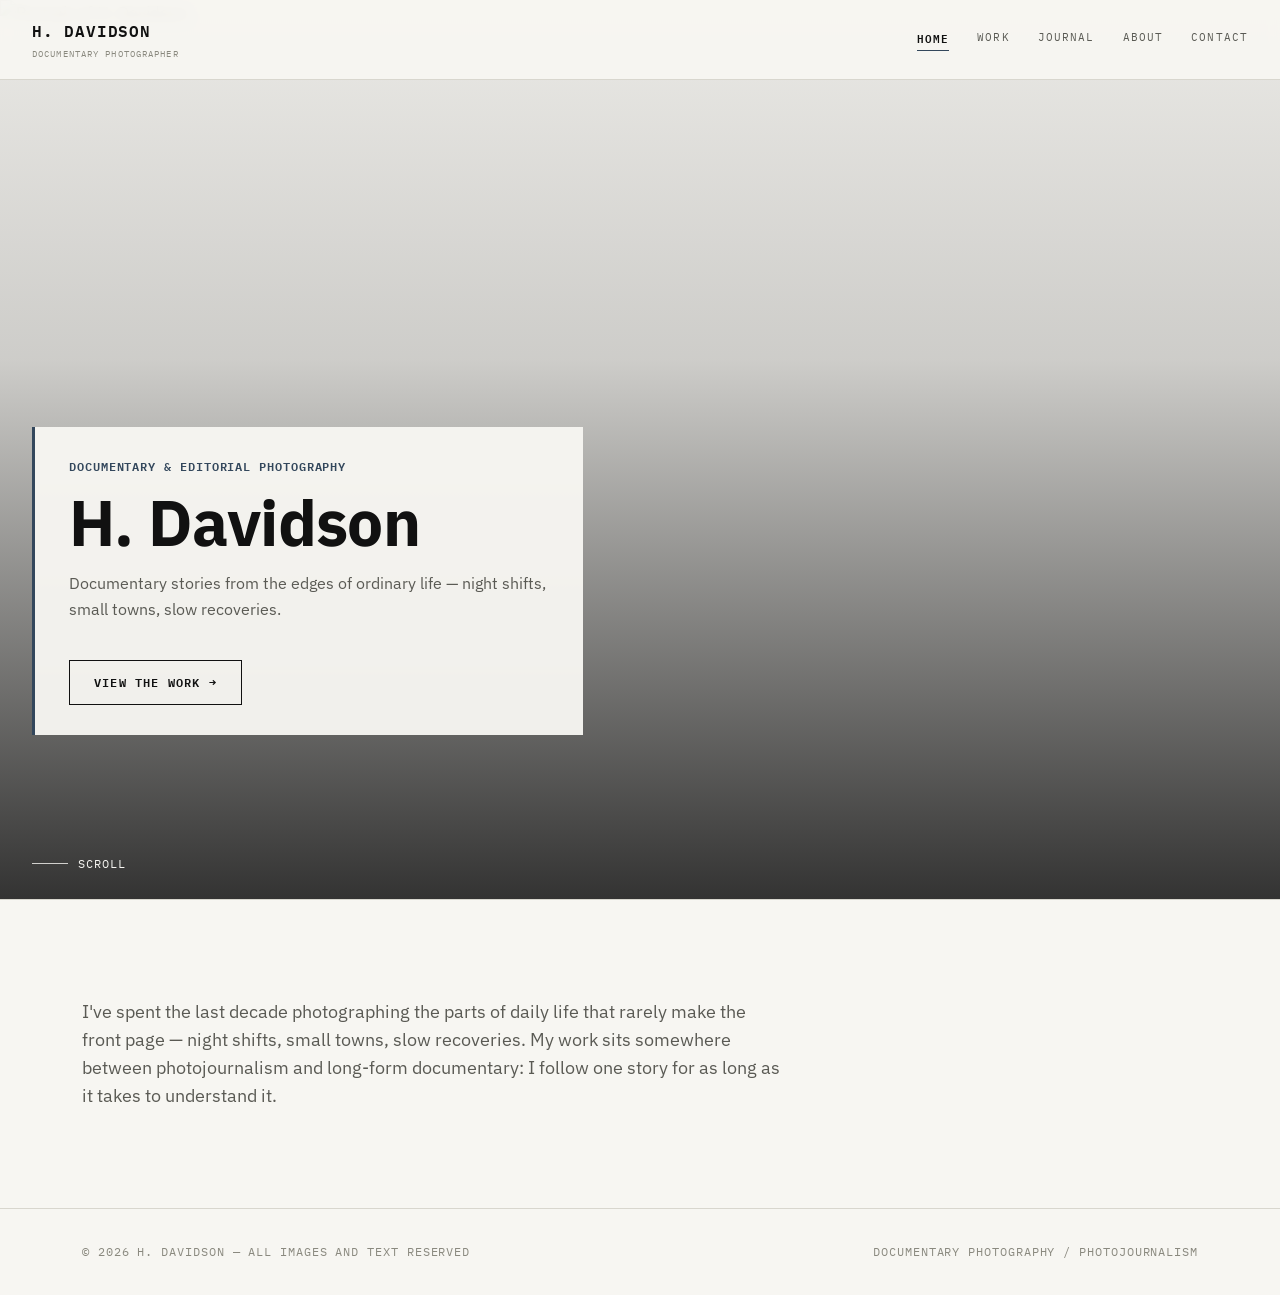
==== commit 3b243043: "Add photo lightbox to essay page, refresh site palette and journal format Reworks color scheme and t" ====
--- a/index.html
+++ b/index.html
@@ -7,12 +7,12 @@
 <meta name="description" content="Documentary photography and photojournalism portfolio.">
 <link rel="preconnect" href="https://fonts.googleapis.com">
 <link rel="preconnect" href="https://fonts.gstatic.com" crossorigin>
-<link href="https://fonts.googleapis.com/css2?family=Oswald:wght@400;500;600;700&family=IBM+Plex+Sans:wght@400;500;600;700&family=IBM+Plex+Mono:wght@400;500;600&display=swap" rel="stylesheet">
+<link href="https://fonts.googleapis.com/css2?family=IBM+Plex+Sans:wght@400;500;600;700&family=IBM+Plex+Mono:wght@400;500;600&display=swap" rel="stylesheet">
 <link rel="stylesheet" href="style.css">
 </head>
 <body>
 
-<header class="masthead" id="masthead">
+<header class="masthead" id="masthead" data-solid="true">
   <div class="nav-row">
     <a class="brand" href="index.html">H. Davidson
       <span class="sub">Documentary Photographer</span>
@@ -34,10 +34,12 @@
   <section class="hero">
     <img id="heroBg" src="https://picsum.photos/seed/hdavidson-hero/1600/2000" alt="Portrait of H. Davidson">
     <div class="hero-content">
-      <div class="hero-eyebrow mono">Documentary &amp; Editorial Photography</div>
-      <h1 id="heroName">H. Davidson</h1>
-      <p class="dek" id="heroTagline">Documentary stories from the edges of ordinary life — night shifts, small towns, slow recoveries.</p>
-      <a class="cta-link" href="work.html">View the Work →</a>
+      <div class="hero-text-panel">
+        <div class="hero-eyebrow mono">Documentary &amp; Editorial Photography</div>
+        <h1 id="heroName">H. Davidson</h1>
+        <p class="dek" id="heroTagline">Documentary stories from the edges of ordinary life — night shifts, small towns, slow recoveries.</p>
+        <a class="cta-link" href="work.html">View the Work →</a>
+      </div>
     </div>
     <div class="scroll-cue mono"><span class="line"></span> Scroll</div>
   </section>
--- a/style.css
+++ b/style.css
@@ -1,13 +1,13 @@
 :root{
-  --paper:#E8E0CB;
-  --paper-alt:#DCD0AE;
-  --ink:#2B2A22;
-  --ink-soft:#5B5847;
-  --ash:#8A8468;
-  --archive-red:#BC5B32;
-  --field-green:#6E7548;
-  --line:#C9BC98;
-  --overlay-light:#F3ECDA;
+  --paper:#F7F6F2;
+  --paper-alt:#EDECE6;
+  --ink:#111111;
+  --ink-soft:#5A5A54;
+  --ash:#8A897F;
+  --archive-red:#33475C;
+  --field-green:#5C6B54;
+  --line:#D8D6CE;
+  --overlay-light:#F7F6F2;
   --max: 1180px;
 }
 
@@ -26,10 +26,9 @@
 a{color:inherit;}
 
 h1,h2,h3,.display{
-  font-family:'Oswald', 'Arial Narrow', sans-serif;
-  font-weight:600;
-  text-transform:uppercase;
-  letter-spacing:0.01em;
+  font-family:'IBM Plex Sans', Arial, sans-serif;
+  font-weight:700;
+  letter-spacing:-0.01em;
   margin:0;
 }
 .mono{
@@ -43,43 +42,39 @@
 /* ============ NAV ============ */
 header.masthead{
   position:fixed; top:0; left:0; right:0; z-index:100;
-  background:rgba(232,224,203,0);
-  border-top:4px solid var(--archive-red);
-  border-bottom:1px solid rgba(201,188,152,0);
+  background:rgba(247,246,242,0);
+  border-bottom:1px solid rgba(216,214,206,0);
   transition:background .35s ease, border-color .35s ease;
 }
 header.masthead.scrolled, header.masthead.solid{
-  background:rgba(232,224,203,0.95);
+  background:rgba(247,246,242,0.96);
   border-bottom:1px solid var(--line);
   backdrop-filter:blur(6px);
 }
 .nav-row{
   display:flex; align-items:center; justify-content:space-between;
-  padding:16px 32px;
+  padding:18px 32px;
 }
 .brand{
-  font-family:'Oswald', sans-serif; font-weight:700; font-size:1.25rem;
-  text-transform:uppercase; letter-spacing:0.03em; text-decoration:none; color:var(--ink);
+  font-family:'IBM Plex Mono', monospace; font-weight:600; font-size:1rem;
+  text-transform:uppercase; letter-spacing:0.05em; text-decoration:none; color:var(--ink);
 }
 .brand .sub{
-  display:block; font-family:'IBM Plex Mono', monospace; font-size:0.6rem;
-  letter-spacing:0.16em; text-transform:uppercase; color:var(--ash); margin-top:4px; font-weight:400;
-}
-nav.links{display:flex; gap:30px; align-items:center;}
+  display:block; font-family:'IBM Plex Mono', monospace; font-size:0.58rem;
+  letter-spacing:0.12em; text-transform:uppercase; color:var(--ash); margin-top:3px; font-weight:400;
+}
+nav.links{display:flex; gap:28px; align-items:center;}
 nav.links a{
   text-decoration:none; font-family:'IBM Plex Mono', monospace;
-  font-size:0.72rem; letter-spacing:0.12em; text-transform:uppercase;
-  color:var(--ink-soft); position:relative; padding-bottom:4px; font-weight:500;
-}
-nav.links a::before{
-  content:'/ '; color:var(--archive-red); opacity:0;
+  font-size:0.7rem; letter-spacing:0.1em; text-transform:uppercase;
+  color:var(--ink-soft); position:relative; padding-bottom:4px;
 }
 nav.links a::after{
-  content:''; position:absolute; left:0; bottom:0; width:0; height:2px;
+  content:''; position:absolute; left:0; bottom:0; width:0; height:1px;
   background:var(--archive-red); transition:width .25s ease;
 }
 nav.links a:hover::after{width:100%;}
-nav.links a.active{color:var(--ink);}
+nav.links a.active{color:var(--ink); font-weight:600;}
 nav.links a.active::after{width:100%;}
 .nav-toggle{display:none; background:none; border:none; cursor:pointer; padding:6px;}
 .nav-toggle span{display:block; width:22px; height:2px; background:var(--ink); margin:5px 0; transition:.3s;}
@@ -104,27 +99,35 @@
 }
 .hero img{
   position:absolute; inset:0; width:100%; height:100%; object-fit:cover;
-  filter:grayscale(0.2) saturate(1.05) contrast(1.08);
+  filter:contrast(1.2) saturate(1.05);
 }
 .hero::after{
   content:''; position:absolute; inset:0;
-  background:linear-gradient(180deg, rgba(20,17,10,0.08) 0%, rgba(20,17,10,0.22) 45%, rgba(20,17,10,0.88) 100%);
-}
-.hero-content{position:relative; z-index:2; color:var(--overlay-light); padding:0 32px 84px; width:100%;}
-.hero-eyebrow{color:var(--archive-red); margin-bottom:18px; font-weight:600;}
+  background:linear-gradient(180deg, rgba(17,17,17,0.05) 0%, rgba(17,17,17,0.18) 40%, rgba(17,17,17,0.85) 100%);
+}
+.hero-content{position:relative; z-index:2; padding:0 32px 84px; width:100%;}
+.hero-text-panel{
+  display:inline-block;
+  background:rgba(247,246,242,0.96);
+  padding:30px 34px;
+  max-width:600px;
+  border-left:3px solid var(--archive-red);
+}
+.hero-eyebrow{color:var(--archive-red); margin-bottom:14px; font-weight:600;}
 .hero h1{
-  font-size:clamp(2.6rem, 8vw, 6.4rem);
-  font-weight:700; line-height:0.95; letter-spacing:0.01em;
+  color:var(--ink);
+  font-size:clamp(2.1rem, 6vw, 4rem);
+  font-weight:700; line-height:1.0; letter-spacing:-0.01em;
 }
 .hero p.dek{
-  font-family:'IBM Plex Sans', sans-serif; font-size:1.05rem; max-width:50ch;
-  margin-top:22px; color:var(--ink-soft); font-weight:400;
+  font-family:'IBM Plex Sans', sans-serif; font-size:1.02rem; max-width:48ch;
+  margin-top:16px; color:var(--ink-soft); font-weight:400;
 }
 .cta-link{
-  display:inline-block; margin-top:32px; text-decoration:none;
-  font-family:'IBM Plex Mono', monospace; font-size:0.78rem; letter-spacing:0.1em;
-  text-transform:uppercase; color:var(--overlay-light); font-weight:600;
-  border:2px solid var(--overlay-light); padding:13px 26px;
+  display:inline-block; margin-top:22px; text-decoration:none;
+  font-family:'IBM Plex Mono', monospace; font-size:0.74rem; letter-spacing:0.1em;
+  text-transform:uppercase; color:var(--ink); font-weight:600;
+  border:1px solid var(--ink); padding:12px 24px;
   transition:border-color .2s ease, background .2s ease, color .2s ease;
 }
 .cta-link:hover{background:var(--archive-red); border-color:var(--archive-red); color:var(--overlay-light);}
@@ -132,28 +135,28 @@
   position:absolute; bottom:26px; left:32px; z-index:2;
   color:var(--overlay-light); display:flex; align-items:center; gap:10px;
 }
-.scroll-cue .line{width:36px; height:1px; background:var(--overlay-light); opacity:0.6;}
+.scroll-cue .line{width:36px; height:1px; background:var(--overlay-light); opacity:0.8;}
 
 /* ============ HOME INTRO (below hero) ============ */
-.home-intro{padding:88px 0; border-bottom:1px solid var(--line);}
+.home-intro{padding:80px 0; border-bottom:1px solid var(--line);}
 .home-intro p{
-  max-width:64ch; font-size:1.2rem; color:var(--ink-soft);
+  max-width:64ch; font-size:1.1rem; color:var(--ink-soft);
   font-family:'IBM Plex Sans', sans-serif; font-weight:400; line-height:1.6;
 }
 
 /* ============ PAGE HEADER (interior pages) ============ */
-.page-hero{padding:150px 0 60px; border-bottom:1px solid var(--line);}
+.page-hero{padding:140px 0 56px; border-bottom:1px solid var(--line);}
 .page-hero .eyebrow{color:var(--archive-red); margin-bottom:14px; font-weight:600;}
-.page-hero h1{font-size:clamp(2.2rem, 5vw, 3.6rem); font-weight:700;}
-.page-hero p{max-width:56ch; color:var(--ash); font-size:1rem; margin-top:16px; font-family:'IBM Plex Sans', sans-serif;}
+.page-hero h1{font-size:clamp(1.9rem, 4vw, 3rem); font-weight:700;}
+.page-hero p{max-width:56ch; color:var(--ink-soft); font-size:1rem; margin-top:14px; font-family:'IBM Plex Sans', sans-serif;}
 
 /* ============ SECTION SCAFFOLDING ============ */
-section{padding:88px 0; border-bottom:1px solid var(--line);}
+section{padding:80px 0; border-bottom:1px solid var(--line);}
 main section:last-of-type{border-bottom:none;}
-.section-head{display:flex; align-items:flex-end; justify-content:space-between; gap:24px; margin-bottom:56px; flex-wrap:wrap;}
+.section-head{display:flex; align-items:flex-end; justify-content:space-between; gap:24px; margin-bottom:52px; flex-wrap:wrap;}
 .section-head .eyebrow{color:var(--archive-red); margin-bottom:10px; font-weight:600;}
-.section-head h2{font-size:clamp(1.5rem, 3vw, 2.1rem); font-weight:700;}
-.section-head p{max-width:46ch; color:var(--ash); font-size:0.95rem; margin-top:10px; font-family:'IBM Plex Sans', sans-serif;}
+.section-head h2{font-size:clamp(1.4rem, 2.6vw, 1.9rem); font-weight:700;}
+.section-head p{max-width:46ch; color:var(--ink-soft); font-size:0.95rem; margin-top:10px; font-family:'IBM Plex Sans', sans-serif;}
 
 .reveal{opacity:0; transform:translateY(18px); transition:opacity .7s ease, transform .7s ease;}
 .reveal.in{opacity:1; transform:translateY(0);}
@@ -162,101 +165,93 @@
   html{scroll-behavior:auto;}
 }
 
-/* ============ CONTACT SHEET (signature motif) ============ */
-.sprocket-strip{
-  height:14px;
-  background-image:radial-gradient(circle, var(--ink) 1.6px, transparent 2px);
-  background-size:22px 14px;
-  background-repeat:repeat-x;
-  background-position:center;
-  opacity:0.22;
-}
+/* ============ DISPATCHES STRIP ============ */
 .contact-sheet{
   background:var(--paper-alt); border-top:1px solid var(--line); border-bottom:1px solid var(--line);
-  padding:2px 0;
 }
 .frames{
   display:grid; grid-template-columns:repeat(3, 1fr); gap:1px;
   background:var(--line);
 }
 .frame{
-  position:relative; background:#2B2820; overflow:hidden;
+  position:relative; background:var(--paper); overflow:hidden;
   aspect-ratio:4/5;
 }
-.frame img{width:100%; height:100%; object-fit:cover; opacity:0.94; filter:grayscale(0.15) saturate(1.05); transition:transform .6s ease, opacity .3s ease, filter .3s ease;}
-.frame:hover img{transform:scale(1.045); opacity:1; filter:grayscale(0);}
+.frame img{width:100%; height:100%; object-fit:cover; filter:contrast(1.15) saturate(1.05); transition:transform .6s ease;}
+.frame:hover img{transform:scale(1.04);}
 .frame-label{
   position:absolute; top:10px; left:10px; z-index:2;
-  color:var(--overlay-light); font-family:'IBM Plex Mono',monospace; font-size:0.62rem;
-  letter-spacing:0.1em; text-transform:uppercase; font-weight:600;
-  background:var(--archive-red); padding:4px 8px;
+  color:var(--overlay-light); font-family:'IBM Plex Mono',monospace; font-size:0.6rem;
+  letter-spacing:0.08em; text-transform:uppercase; font-weight:600;
+  background:rgba(17,17,17,0.7); padding:4px 8px;
 }
 .frame-cap{
   position:absolute; bottom:0; left:0; right:0; z-index:2; padding:12px 12px 10px;
-  background:linear-gradient(0deg, rgba(20,17,10,0.9), transparent);
-  color:var(--overlay-light); font-family:'IBM Plex Mono',monospace; font-size:0.66rem; letter-spacing:0.04em;
+  background:linear-gradient(0deg, rgba(17,17,17,0.75), transparent);
+  color:var(--overlay-light); font-family:'IBM Plex Mono',monospace; font-size:0.65rem; letter-spacing:0.04em;
 }
 
 /* ============ WORK / STORIES ============ */
 .story{
-  display:grid; grid-template-columns:1.1fr 1fr; gap:56px; align-items:center;
-  padding:64px 0;
+  display:grid; grid-template-columns:1.1fr 1fr; gap:52px; align-items:center;
+  padding:60px 0;
 }
 .story:not(:last-child){border-bottom:1px solid var(--line);}
 .story.reverse{grid-template-columns:1fr 1.1fr;}
 .story.reverse .story-media{order:2;}
 .story.reverse .story-text{order:1;}
-.story-media img{width:100%; aspect-ratio:5/4; object-fit:cover; filter:grayscale(0.15) saturate(1.05) contrast(1.03);}
-.story-eyebrow{color:var(--field-green); margin-bottom:14px; font-weight:600;}
-.story h3{font-size:clamp(1.5rem, 2.6vw, 2.2rem); font-weight:700; margin-bottom:16px;}
-.story p{color:var(--ink-soft); font-size:0.98rem; font-family:'IBM Plex Sans', sans-serif;}
+.story-media img{width:100%; aspect-ratio:5/4; object-fit:cover; filter:contrast(1.15) saturate(1.05);}
+.story-eyebrow{color:var(--field-green); margin-bottom:12px; font-weight:600;}
+.story h3{font-size:clamp(1.4rem, 2.2vw, 1.9rem); font-weight:700; margin-bottom:14px;}
+.story p{color:var(--ink-soft); font-size:0.97rem; font-family:'IBM Plex Sans', sans-serif;}
 .story-link{
-  display:inline-block; margin-top:18px; font-family:'IBM Plex Mono', monospace;
-  font-size:0.72rem; letter-spacing:0.1em; text-transform:uppercase; font-weight:600;
-  text-decoration:none; color:var(--archive-red); border-bottom:2px solid var(--archive-red); padding-bottom:2px;
-}
-.story-thumbs{display:grid; grid-template-columns:repeat(3,1fr); gap:8px; margin-top:18px;}
-.story-thumbs img{aspect-ratio:1/1; object-fit:cover; filter:grayscale(0.15) saturate(1.05);}
+  display:inline-block; margin-top:16px; font-family:'IBM Plex Mono', monospace;
+  font-size:0.72rem; letter-spacing:0.08em; text-transform:uppercase; font-weight:600;
+  text-decoration:none; color:var(--archive-red); border-bottom:1px solid var(--archive-red); padding-bottom:2px;
+}
+.story-thumbs{display:grid; grid-template-columns:repeat(3,1fr); gap:8px; margin-top:16px;}
+.story-thumbs img{aspect-ratio:1/1; object-fit:cover; filter:contrast(1.15) saturate(1.05);}
 
 @media (max-width:820px){
-  .story, .story.reverse{grid-template-columns:1fr; gap:24px;}
+  .story, .story.reverse{grid-template-columns:1fr; gap:22px;}
   .story.reverse .story-media, .story.reverse .story-text{order:0;}
 }
 
-/* ============ JOURNAL ============ */
+/* ============ JOURNAL — story-behind-the-photo format ============ */
 .journal-list{display:flex; flex-direction:column;}
 .journal-entry{
-  display:grid; grid-template-columns:150px 1fr; gap:32px;
-  padding:32px 0; border-top:1px solid var(--line);
+  display:grid; grid-template-columns:0.9fr 1.1fr; gap:44px; align-items:center;
+  padding:56px 0; border-top:1px solid var(--line);
 }
 .journal-entry:last-child{border-bottom:1px solid var(--line);}
-.journal-date{color:var(--ash); padding-top:4px; font-weight:600;}
-.journal-entry h3{font-size:1.4rem; font-weight:700; margin-bottom:10px;}
-.journal-entry p{color:var(--ink-soft); font-size:0.95rem; margin:0 0 12px; font-family:'IBM Plex Sans', sans-serif;}
-.journal-entry a{
-  font-family:'IBM Plex Mono',monospace; font-size:0.68rem; letter-spacing:0.1em; font-weight:600;
-  text-transform:uppercase; text-decoration:none; color:var(--archive-red);
-}
-@media (max-width:600px){
-  .journal-entry{grid-template-columns:1fr; gap:10px;}
+.journal-entry.reverse{grid-template-columns:1.1fr 0.9fr;}
+.journal-entry.reverse .journal-photo{order:2;}
+.journal-entry.reverse .journal-text{order:1;}
+.journal-photo img{width:100%; aspect-ratio:4/5; object-fit:cover; filter:contrast(1.15) saturate(1.05);}
+.journal-date{color:var(--archive-red); margin-bottom:10px; font-weight:600;}
+.journal-entry h3{font-size:1.4rem; font-weight:700; margin-bottom:14px;}
+.journal-entry .journal-story{color:var(--ink-soft); font-size:0.97rem; line-height:1.65; font-family:'IBM Plex Sans', sans-serif;}
+@media (max-width:820px){
+  .journal-entry, .journal-entry.reverse{grid-template-columns:1fr; gap:20px;}
+  .journal-entry.reverse .journal-photo, .journal-entry.reverse .journal-text{order:0;}
 }
 
 /* ============ ABOUT ============ */
-.about-grid{display:grid; grid-template-columns:0.85fr 1.15fr; gap:64px; align-items:start;}
-.about-grid img{width:100%; aspect-ratio:4/5; object-fit:cover; filter:grayscale(0.2) saturate(1.05) contrast(1.05);}
+.about-grid{display:grid; grid-template-columns:0.85fr 1.15fr; gap:60px; align-items:start;}
+.about-grid img{width:100%; aspect-ratio:4/5; object-fit:cover; filter:contrast(1.15) saturate(1.05);}
 blockquote{
-  font-family:'IBM Plex Sans', sans-serif; font-weight:600; font-style:normal;
-  font-size:clamp(1.25rem, 2.2vw, 1.55rem); line-height:1.4; margin:28px 0;
-  color:var(--ink); border-left:4px solid var(--archive-red); padding-left:22px;
+  font-family:'IBM Plex Sans', sans-serif; font-weight:500; font-style:normal;
+  font-size:clamp(1.2rem, 2vw, 1.45rem); line-height:1.4; margin:26px 0;
+  color:var(--ink); border-left:3px solid var(--archive-red); padding-left:22px;
 }
 .about-grid p{color:var(--ink-soft); font-family:'IBM Plex Sans', sans-serif;}
-.about-meta{display:flex; gap:28px; margin-top:28px; flex-wrap:wrap;}
+.about-meta{display:flex; gap:28px; margin-top:26px; flex-wrap:wrap;}
 .about-meta div .mono{color:var(--ash); display:block; margin-bottom:4px;}
 .about-meta div span.val{font-family:'IBM Plex Mono',monospace; font-size:0.85rem;}
 @media (max-width:820px){.about-grid{grid-template-columns:1fr;}}
 
 /* ============ CONTACT ============ */
-.contact-grid{display:grid; grid-template-columns:1fr 1fr; gap:64px;}
+.contact-grid{display:grid; grid-template-columns:1fr 1fr; gap:60px;}
 form .field{margin-bottom:20px;}
 form label{display:block; margin-bottom:8px; font-weight:600;}
 form input, form textarea{
@@ -267,47 +262,47 @@
 form input:focus, form textarea:focus{outline:none; border-bottom-color:var(--archive-red);}
 form textarea{resize:vertical; min-height:100px;}
 button.submit{
-  margin-top:8px; background:var(--ink); color:var(--paper); border:2px solid var(--ink);
-  font-family:'IBM Plex Mono',monospace; font-size:0.75rem; letter-spacing:0.12em; text-transform:uppercase; font-weight:600;
-  padding:14px 28px; cursor:pointer; transition:background .2s ease, border-color .2s ease, color .2s ease;
-}
-button.submit:hover{background:var(--archive-red); border-color:var(--archive-red); color:var(--overlay-light);}
+  margin-top:8px; background:var(--ink); color:var(--paper); border:1px solid var(--ink);
+  font-family:'IBM Plex Mono',monospace; font-size:0.74rem; letter-spacing:0.1em; text-transform:uppercase; font-weight:600;
+  padding:13px 26px; cursor:pointer; transition:background .2s ease, border-color .2s ease;
+}
+button.submit:hover{background:var(--archive-red); border-color:var(--archive-red);}
 button.submit:focus-visible, a:focus-visible, nav.links a:focus-visible{outline:2px solid var(--archive-red); outline-offset:3px;}
 .form-note{margin-top:14px; color:var(--field-green); display:none; font-weight:600;}
 .form-note.show{display:block;}
 
-.press-card{border:1px solid var(--line); padding:32px; background:var(--paper-alt);}
+.press-card{border:1px solid var(--line); padding:30px; background:var(--paper-alt);}
 .press-card .row{padding:14px 0; border-top:1px solid var(--line);}
 .press-card .row:first-of-type{border-top:none;}
 .press-card .row span.val{font-family:'IBM Plex Mono',monospace; font-size:0.9rem;}
 .social-row{display:flex; gap:18px; margin-top:18px;}
-.social-row a{font-family:'IBM Plex Mono',monospace; font-size:0.72rem; text-decoration:none; letter-spacing:0.08em; font-weight:600; text-transform:uppercase; border-bottom:2px solid var(--archive-red); color:var(--ink);}
+.social-row a{font-family:'IBM Plex Mono',monospace; font-size:0.7rem; text-decoration:none; letter-spacing:0.06em; font-weight:600; text-transform:uppercase; border-bottom:1px solid var(--archive-red); color:var(--ink);}
 
 @media (max-width:820px){.contact-grid{grid-template-columns:1fr;}}
 
 /* ============ ESSAY / PROJECT PAGE ============ */
-.essay-head{padding:150px 0 48px;}
+.essay-head{padding:140px 0 48px;}
 .essay-eyebrow{color:var(--archive-red); margin-bottom:16px; font-weight:600;}
 .essay-head h1{
-  font-family:'Oswald', sans-serif; font-weight:700;
-  font-size:clamp(2.2rem, 5.5vw, 3.8rem); line-height:1.0; margin:0 0 24px;
-}
-.essay-head p{color:var(--ink-soft); font-size:1.05rem; max-width:60ch; font-family:'IBM Plex Sans', sans-serif;}
-.stream{padding-bottom:64px; max-width:900px;}
+  font-family:'IBM Plex Sans', sans-serif; font-weight:700;
+  font-size:clamp(2rem, 4.5vw, 3.2rem); line-height:1.05; margin:0 0 22px;
+}
+.essay-head p{color:var(--ink-soft); font-size:1.02rem; max-width:60ch; font-family:'IBM Plex Sans', sans-serif;}
+.stream{padding-bottom:60px; max-width:900px;}
 .stream figure{margin:0 0 8px;}
-.stream img{width:100%; object-fit:cover; background:#2B2820; filter:grayscale(0.15) saturate(1.05) contrast(1.03);}
-.stream figcaption{color:var(--ash); font-family:'IBM Plex Mono', monospace; font-size:0.72rem; letter-spacing:0.05em; padding:10px 2px 40px;}
+.stream img{width:100%; object-fit:cover; background:var(--paper-alt); filter:contrast(1.15) saturate(1.05);}
+.stream figcaption{color:var(--ash); font-family:'IBM Plex Mono', monospace; font-size:0.7rem; letter-spacing:0.04em; padding:10px 2px 38px;}
 .nav-between{
-  border-top:1px solid var(--line); padding:36px 0 90px; max-width:900px;
+  border-top:1px solid var(--line); padding:34px 0 84px; max-width:900px;
   display:flex; justify-content:space-between; gap:24px; flex-wrap:wrap;
 }
-.nav-between a{text-decoration:none; font-family:'IBM Plex Mono', monospace; font-size:0.75rem; letter-spacing:0.1em; font-weight:600; text-transform:uppercase; color:var(--ink-soft);}
+.nav-between a{text-decoration:none; font-family:'IBM Plex Mono', monospace; font-size:0.74rem; letter-spacing:0.08em; font-weight:600; text-transform:uppercase; color:var(--ink-soft);}
 .nav-between a:hover{color:var(--archive-red);}
-.nav-between .dir{display:block; color:var(--archive-red); font-size:0.65rem; margin-bottom:6px;}
-.not-found, .loading{padding:160px 32px; text-align:center; color:var(--ash); font-family:'IBM Plex Mono', monospace;}
+.nav-between .dir{display:block; color:var(--archive-red); font-size:0.64rem; margin-bottom:6px;}
+.not-found, .loading{padding:150px 32px; text-align:center; color:var(--ash); font-family:'IBM Plex Mono', monospace;}
 
 /* ============ FOOTER ============ */
-footer{padding:36px 0; border-top:1px solid var(--line);}
+footer{padding:34px 0; border-top:1px solid var(--line);}
 .footer-row{display:flex; justify-content:space-between; align-items:center; flex-wrap:wrap; gap:12px; color:var(--ash);}
 .footer-row .mono{color:var(--ash);}
 
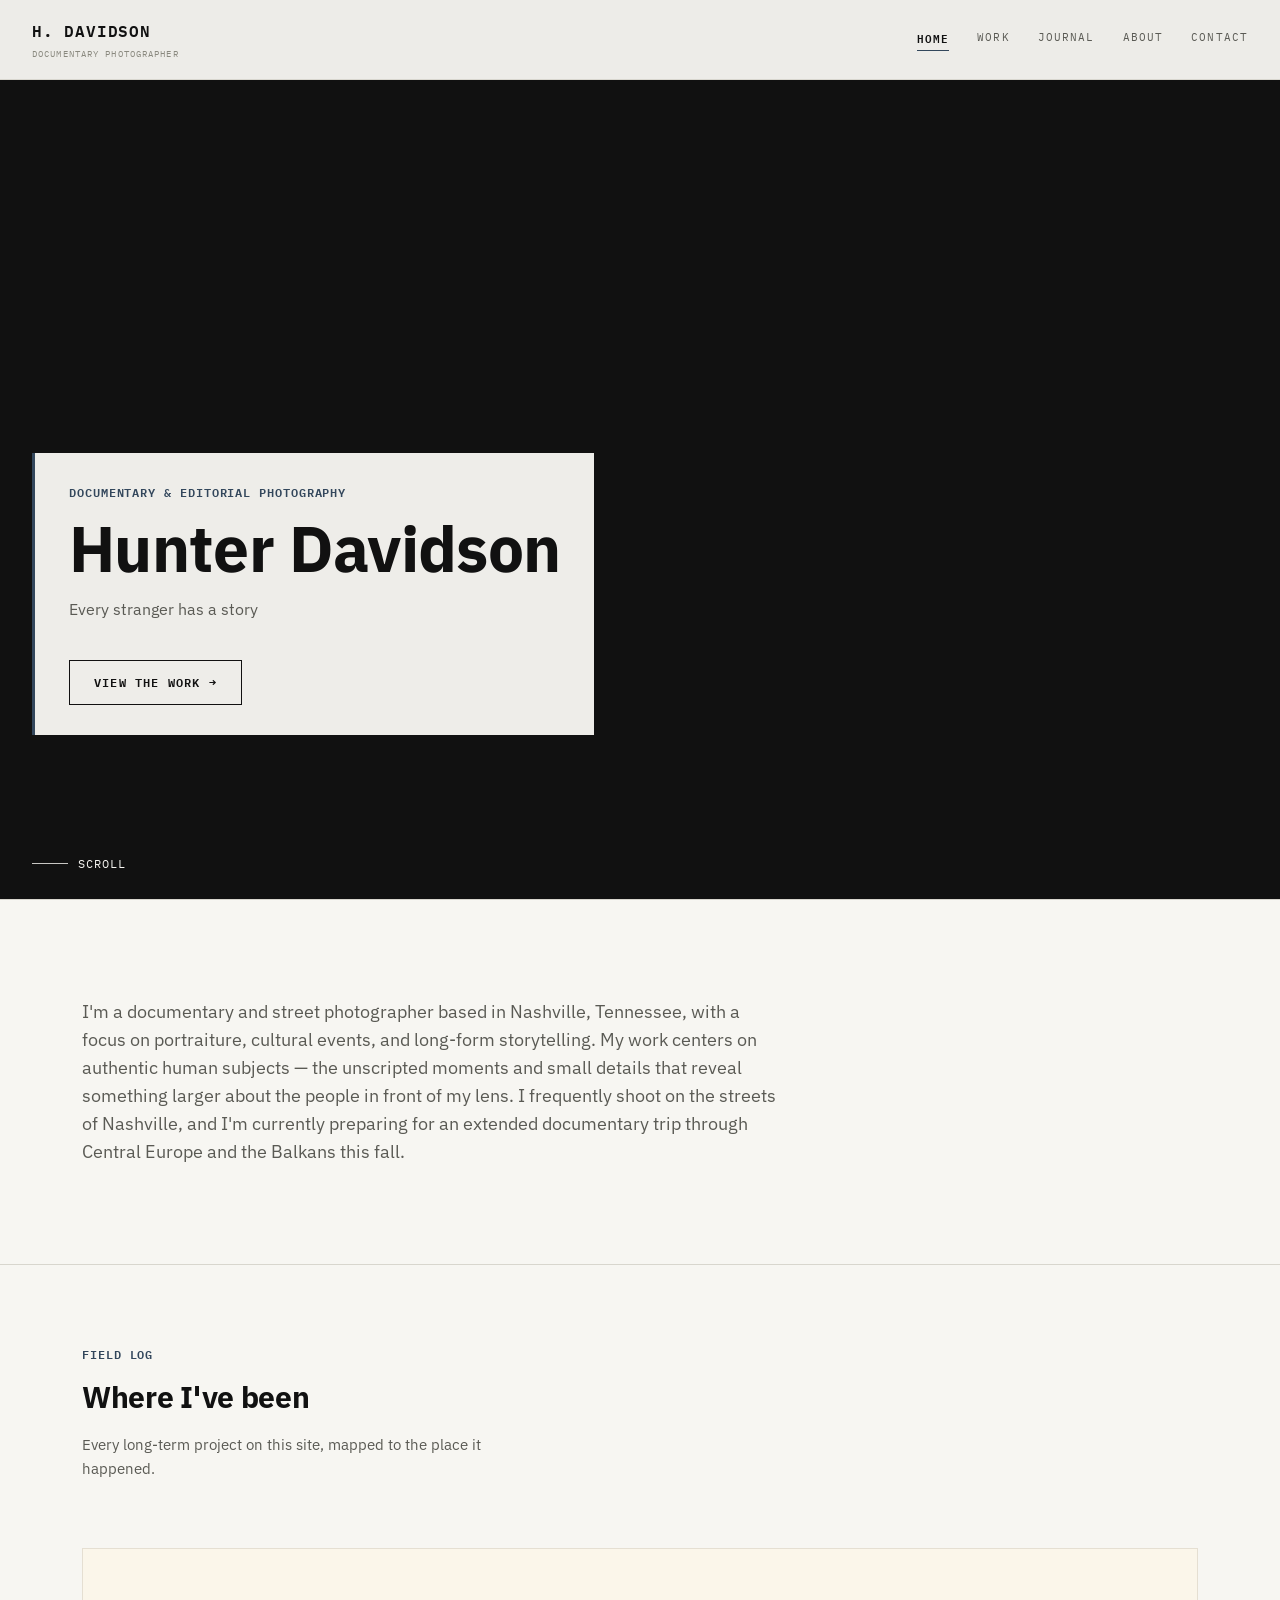
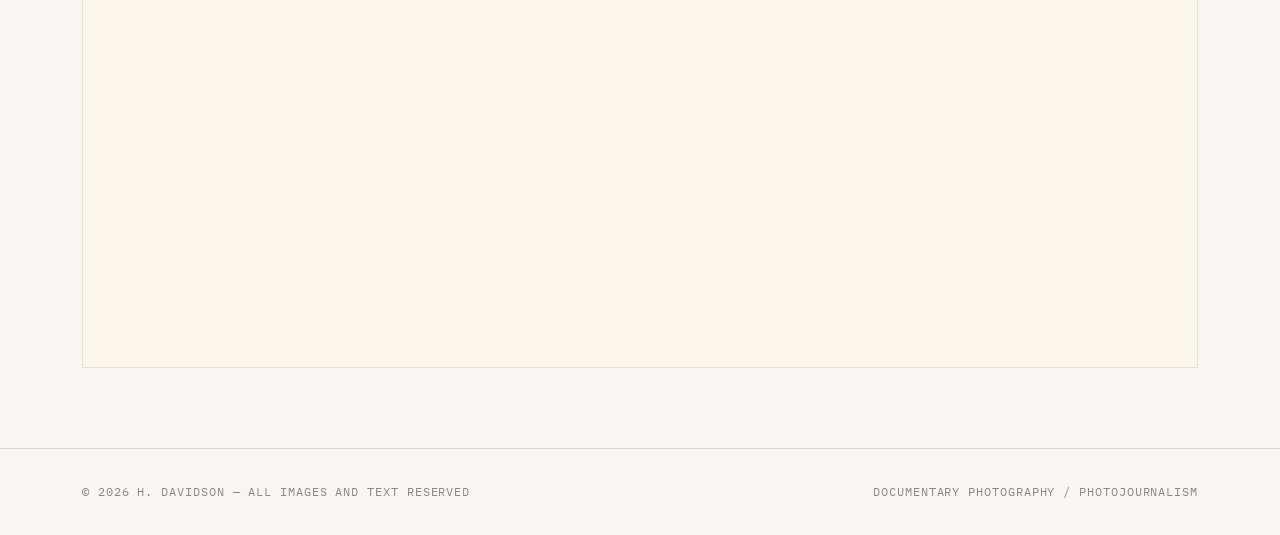
==== commit d89610e0: "Add interactive essay-location map to homepage Homepage now renders a Leaflet map plotting each essa" ====
--- a/index.html
+++ b/index.html
@@ -9,6 +9,8 @@
 <link rel="preconnect" href="https://fonts.gstatic.com" crossorigin>
 <link href="https://fonts.googleapis.com/css2?family=IBM+Plex+Sans:wght@400;500;600;700&family=IBM+Plex+Mono:wght@400;500;600&display=swap" rel="stylesheet">
 <link rel="stylesheet" href="style.css">
+<link rel="stylesheet" href="https://unpkg.com/leaflet@1.9.4/dist/leaflet.css" integrity="sha256-p4NxAoJBhIIN+hmNHrzRCf9tD/miZyoHS5obTRR9BMY=" crossorigin=""/>
+<script src="https://unpkg.com/leaflet@1.9.4/dist/leaflet.js" integrity="sha256-20nQCchB9co0qIjJZRGuk2/Z9VM+kNiyxNV1lvTlZBo=" crossorigin=""></script>
 </head>
 <body>
 
@@ -32,7 +34,7 @@
 
 <main>
   <section class="hero">
-    <img id="heroBg" src="https://picsum.photos/seed/hdavidson-hero/1600/2000" alt="Portrait of H. Davidson">
+    <img id="heroBg" src="" alt="Portrait of H. Davidson">
     <div class="hero-content">
       <div class="hero-text-panel">
         <div class="hero-eyebrow mono">Documentary &amp; Editorial Photography</div>
@@ -47,6 +49,20 @@
   <section class="home-intro">
     <div class="wrap reveal">
       <p id="homeIntroText">I make images at the edges of ordinary life — the long shifts, the quiet rooms, the places the news cycle moves past too quickly. This is a working archive of that record.</p>
+    </div>
+  </section>
+
+  <section class="places-section">
+    <div class="wrap reveal">
+      <div class="section-head">
+        <div>
+          <div class="eyebrow mono">Field Log</div>
+          <h2>Where I've been</h2>
+          <p>Every long-term project on this site, mapped to the place it happened.</p>
+        </div>
+      </div>
+      <div id="placesMap"></div>
+      <p id="placesMapEmpty" class="mono" style="display:none; color:var(--ash); padding:24px 0;">Locations will appear here as projects are added.</p>
     </div>
   </section>
 </main>
@@ -71,7 +87,14 @@
 <script src="site.js"></script>
 <script>
   initSite();
-  loadJSON('content/about.json').then(data => { renderHome(data); initReveal(); });
+  Promise.all([
+    loadJSON('content/about.json'),
+    loadJSON('content/essays.json')
+  ]).then(([aboutData, essaysData]) => {
+    renderHome(aboutData);
+    renderPlacesMap(essaysData);
+    initReveal();
+  });
 </script>
 
 </body>
--- a/style.css
+++ b/style.css
@@ -96,11 +96,14 @@
   position:relative; height:100vh; min-height:560px;
   display:flex; align-items:flex-end;
   overflow:hidden;
+  background:var(--ink);
 }
 .hero img{
   position:absolute; inset:0; width:100%; height:100%; object-fit:cover;
   filter:contrast(1.2) saturate(1.05);
-}
+  opacity:0; transition:opacity .5s ease;
+}
+.hero img.loaded{opacity:1;}
 .hero::after{
   content:''; position:absolute; inset:0;
   background:linear-gradient(180deg, rgba(17,17,17,0.05) 0%, rgba(17,17,17,0.18) 40%, rgba(17,17,17,0.85) 100%);
@@ -144,6 +147,27 @@
   font-family:'IBM Plex Sans', sans-serif; font-weight:400; line-height:1.6;
 }
 
+/* ============ PLACES MAP (home only) ============ */
+.places-section{padding:80px 0; border-bottom:1px solid var(--line);}
+#placesMap{
+  height:420px; width:100%; border:1px solid var(--line);
+  filter:grayscale(0.15) sepia(0.12) contrast(1.02) brightness(1.01);
+  background:var(--paper-alt);
+}
+.leaflet-popup-content-wrapper{
+  background:var(--paper); border-radius:0; border:1px solid var(--line);
+  box-shadow:0 4px 14px rgba(0,0,0,0.12);
+}
+.leaflet-popup-tip{background:var(--paper);}
+.place-popup{font-family:'IBM Plex Sans', sans-serif;}
+.place-popup .eyebrow{color:var(--archive-red); display:block; margin-bottom:6px; font-family:'IBM Plex Mono',monospace; font-size:0.65rem; letter-spacing:0.08em; text-transform:uppercase; font-weight:600;}
+.place-popup h4{font-size:1rem; font-weight:700; margin:0 0 8px;}
+.place-popup a{font-family:'IBM Plex Mono',monospace; font-size:0.68rem; letter-spacing:0.06em; text-transform:uppercase; color:var(--ink); text-decoration:none; border-bottom:1px solid var(--archive-red);}
+.place-pin{
+  width:16px; height:16px; border-radius:50%; background:var(--archive-red);
+  border:2px solid var(--paper); box-shadow:0 1px 4px rgba(0,0,0,0.4);
+}
+
 /* ============ PAGE HEADER (interior pages) ============ */
 .page-hero{padding:140px 0 56px; border-bottom:1px solid var(--line);}
 .page-hero .eyebrow{color:var(--archive-red); margin-bottom:14px; font-weight:600;}
@@ -165,31 +189,57 @@
   html{scroll-behavior:auto;}
 }
 
-/* ============ DISPATCHES STRIP ============ */
-.contact-sheet{
-  background:var(--paper-alt); border-top:1px solid var(--line); border-bottom:1px solid var(--line);
-}
-.frames{
-  display:grid; grid-template-columns:repeat(3, 1fr); gap:1px;
-  background:var(--line);
-}
-.frame{
-  position:relative; background:var(--paper); overflow:hidden;
-  aspect-ratio:4/5;
-}
-.frame img{width:100%; height:100%; object-fit:cover; filter:contrast(1.15) saturate(1.05); transition:transform .6s ease;}
-.frame:hover img{transform:scale(1.04);}
-.frame-label{
-  position:absolute; top:10px; left:10px; z-index:2;
-  color:var(--overlay-light); font-family:'IBM Plex Mono',monospace; font-size:0.6rem;
+/* ============ DISPATCHES — ROTATING FILM STRIP ============ */
+.filmstrip{
+  position:relative; overflow:hidden; background:#111111;
+}
+.filmstrip-sprockets{
+  height:12px;
+  background-image:radial-gradient(circle, var(--paper) 2px, transparent 2.5px);
+  background-size:22px 12px;
+  background-repeat:repeat-x;
+  background-position:center;
+  opacity:0.55;
+}
+.filmstrip-viewport{overflow:hidden; padding:14px 0;}
+.filmstrip-track{
+  display:flex; width:max-content;
+  animation:filmScroll 40s linear infinite;
+}
+.filmstrip:hover .filmstrip-track{animation-play-state:paused;}
+@keyframes filmScroll{
+  from{transform:translateX(0);}
+  to{transform:translateX(-50%);}
+}
+.filmstrip-frame{
+  position:relative; flex:0 0 auto; width:260px; aspect-ratio:3/2;
+  cursor:pointer; overflow:hidden;
+  border-left:3px solid #111111; border-right:3px solid #111111;
+}
+.filmstrip-frame:first-child{border-left:none;}
+.filmstrip-frame img{
+  width:100%; height:100%; object-fit:cover;
+  filter:contrast(1.15) saturate(1.05); transition:transform .5s ease;
+}
+.filmstrip-frame:hover img{transform:scale(1.05);}
+.filmstrip-frame .frame-label{
+  position:absolute; top:8px; left:8px; z-index:2;
+  color:var(--overlay-light); font-family:'IBM Plex Mono',monospace; font-size:0.58rem;
   letter-spacing:0.08em; text-transform:uppercase; font-weight:600;
-  background:rgba(17,17,17,0.7); padding:4px 8px;
-}
-.frame-cap{
-  position:absolute; bottom:0; left:0; right:0; z-index:2; padding:12px 12px 10px;
+  background:rgba(17,17,17,0.7); padding:3px 7px;
+}
+.filmstrip-frame .frame-cap{
+  position:absolute; bottom:0; left:0; right:0; z-index:2; padding:9px 10px 8px;
   background:linear-gradient(0deg, rgba(17,17,17,0.75), transparent);
-  color:var(--overlay-light); font-family:'IBM Plex Mono',monospace; font-size:0.65rem; letter-spacing:0.04em;
-}
+  color:var(--overlay-light); font-family:'IBM Plex Mono',monospace; font-size:0.62rem; letter-spacing:0.04em;
+}
+@media (prefers-reduced-motion: reduce){
+  .filmstrip-track{animation:none;}
+}
+@media (max-width:700px){
+  .filmstrip-frame{width:200px;}
+}
+
 
 /* ============ WORK / STORIES ============ */
 .story{
@@ -307,3 +357,66 @@
 .footer-row .mono{color:var(--ash);}
 
 ::selection{background:var(--archive-red); color:var(--overlay-light);}
+
+/* ============ SHARED LIGHTBOX (essay + journal) ============ */
+.lightbox{
+  position:fixed; inset:0; z-index:1000; background:rgba(17,17,17,0.96);
+  display:none; align-items:center; justify-content:center; flex-direction:column;
+}
+.lightbox.open{display:flex;}
+.lightbox-img-wrap{max-width:92vw; max-height:78vh; display:flex; align-items:center; justify-content:center;}
+.lightbox img{max-width:92vw; max-height:78vh; width:auto; height:auto; object-fit:contain;}
+.lightbox-caption{color:var(--overlay-light); font-family:'IBM Plex Mono',monospace; font-size:0.75rem; letter-spacing:0.04em; margin-top:18px; text-align:center;}
+.lightbox-counter{color:var(--ash); font-family:'IBM Plex Mono',monospace; font-size:0.68rem; letter-spacing:0.08em; text-transform:uppercase; margin-top:8px;}
+.lightbox-close{
+  position:absolute; top:24px; right:28px; z-index:1002;
+  background:none; border:1px solid rgba(247,246,242,0.4); color:var(--overlay-light);
+  font-family:'IBM Plex Mono',monospace; font-size:0.7rem; letter-spacing:0.08em; text-transform:uppercase;
+  padding:9px 16px; cursor:pointer;
+}
+.lightbox-close:hover{border-color:var(--overlay-light);}
+.lightbox-arrow{
+  position:absolute; top:50%; transform:translateY(-50%); z-index:1002;
+  background:none; border:1px solid rgba(247,246,242,0.4); color:var(--overlay-light);
+  width:52px; height:52px; font-size:1.4rem; cursor:pointer; line-height:1;
+  display:flex; align-items:center; justify-content:center;
+}
+.lightbox-arrow:hover{border-color:var(--overlay-light); background:rgba(247,246,242,0.08);}
+.lightbox-arrow.prev{left:20px;}
+.lightbox-arrow.next{right:20px;}
+@media (max-width:700px){
+  .lightbox-arrow{width:42px; height:42px; font-size:1.15rem;}
+  .lightbox-arrow.prev{left:8px;}
+  .lightbox-arrow.next{right:8px;}
+  .lightbox-close{top:14px; right:14px;}
+}
+
+/* ============ JOURNAL PHOTO STACK ============ */
+.stack-wrap{position:relative; width:100%; aspect-ratio:4/5;}
+.stack-photo{
+  position:absolute; inset:0; background:var(--paper); border:6px solid var(--paper);
+  box-shadow:0 4px 14px rgba(0,0,0,0.15);
+}
+.stack-photo img{width:100%; height:100%; object-fit:cover; display:block; transition:opacity .18s ease;}
+.stack-photo.layer-2{transform:rotate(-4deg) translate(6px, 4px); z-index:1;}
+.stack-photo.layer-1{transform:rotate(2deg) translate(3px, 2px); z-index:2;}
+.stack-photo.layer-0{transform:rotate(0deg); z-index:3; cursor:pointer;}
+.stack-photo.layer-0.fading img{opacity:0;}
+.stack-badge{
+  position:absolute; bottom:12px; right:12px; z-index:5;
+  background:rgba(17,17,17,0.72); color:var(--overlay-light); font-family:'IBM Plex Mono',monospace;
+  font-size:0.66rem; letter-spacing:0.05em; padding:5px 10px; pointer-events:none;
+}
+.stack-hint{
+  position:absolute; top:12px; left:12px; z-index:5;
+  background:rgba(247,246,242,0.94); color:var(--ink); font-family:'IBM Plex Mono',monospace;
+  font-size:0.6rem; letter-spacing:0.05em; text-transform:uppercase; padding:5px 9px; pointer-events:none;
+  transition:opacity .3s ease;
+}
+.stack-expand{
+  position:absolute; top:12px; right:12px; z-index:6;
+  background:rgba(17,17,17,0.6); border:none; color:var(--overlay-light);
+  width:30px; height:30px; font-size:0.95rem; cursor:pointer;
+  display:flex; align-items:center; justify-content:center;
+}
+.stack-expand:hover{background:rgba(17,17,17,0.85);}
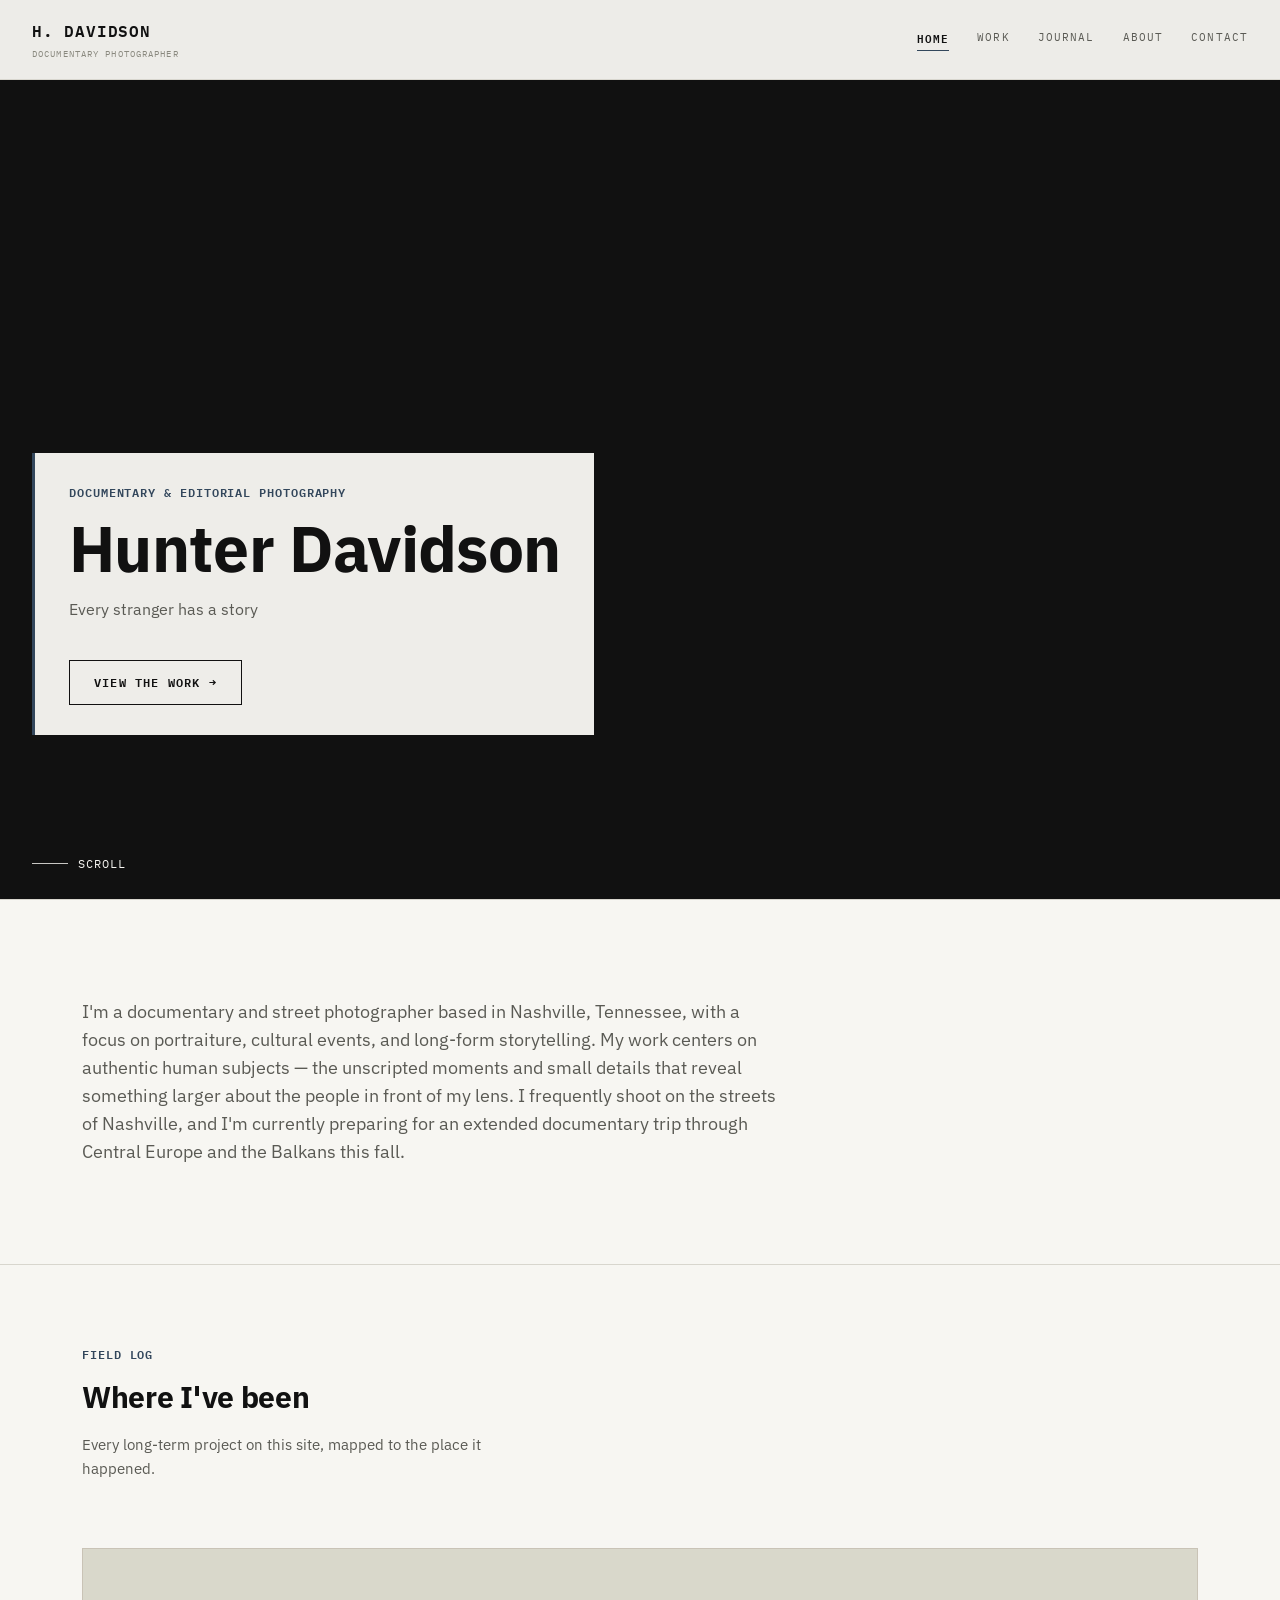
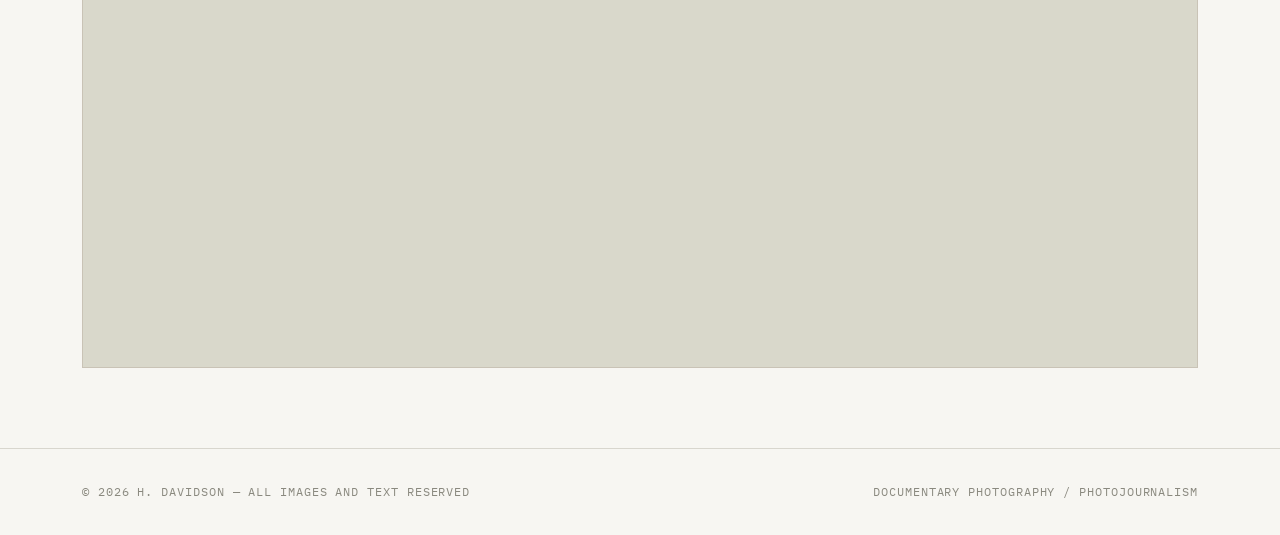
==== commit e8ac3392: "Switch homepage map to MapTiler, add journal TOC sidebar Map tiles now come from MapTiler instead of" ====
--- a/index.html
+++ b/index.html
@@ -89,10 +89,12 @@
   initSite();
   Promise.all([
     loadJSON('content/about.json'),
-    loadJSON('content/essays.json')
-  ]).then(([aboutData, essaysData]) => {
+    loadJSON('content/essays.json'),
+    loadJSON('content/journal.json'),
+    loadJSON('content/places.json')
+  ]).then(([aboutData, essaysData, journalData, placesData]) => {
     renderHome(aboutData);
-    renderPlacesMap(essaysData);
+    renderPlacesMap(essaysData, journalData, placesData);
     initReveal();
   });
 </script>
--- a/style.css
+++ b/style.css
@@ -151,7 +151,7 @@
 .places-section{padding:80px 0; border-bottom:1px solid var(--line);}
 #placesMap{
   height:420px; width:100%; border:1px solid var(--line);
-  filter:grayscale(0.15) sepia(0.12) contrast(1.02) brightness(1.01);
+  filter:grayscale(0.1) sepia(0.15) contrast(1.1) brightness(0.85);
   background:var(--paper-alt);
 }
 .leaflet-popup-content-wrapper{
@@ -268,10 +268,31 @@
 }
 
 /* ============ JOURNAL — story-behind-the-photo format ============ */
+.journal-layout{display:grid; grid-template-columns:200px 1fr; gap:48px; align-items:start;}
+.journal-toc{position:sticky; top:100px; border-right:1px solid var(--line); padding-right:20px; align-self:start;}
+.journal-toc .toc-label{color:var(--archive-red); font-weight:600; margin-bottom:16px; display:block;}
+.journal-toc ul{list-style:none; margin:0; padding:0;}
+.journal-toc li{margin-bottom:16px;}
+.journal-toc a{
+  font-family:'IBM Plex Mono', monospace; font-size:0.7rem; letter-spacing:0.02em;
+  color:var(--ink-soft); text-decoration:none; display:block; line-height:1.4;
+}
+.journal-toc a:hover{color:var(--archive-red);}
+.journal-toc .toc-date{display:block; color:var(--ash); font-size:0.62rem; letter-spacing:0.06em; text-transform:uppercase; margin-bottom:3px;}
+@media (max-width:900px){
+  .journal-layout{grid-template-columns:1fr;}
+  .journal-toc{
+    position:static; border-right:none; border-bottom:1px solid var(--line);
+    padding-right:0; padding-bottom:20px; margin-bottom:24px;
+  }
+  .journal-toc ul{display:flex; flex-wrap:wrap; gap:16px;}
+  .journal-toc li{margin-bottom:0;}
+}
 .journal-list{display:flex; flex-direction:column;}
 .journal-entry{
   display:grid; grid-template-columns:0.9fr 1.1fr; gap:44px; align-items:center;
   padding:56px 0; border-top:1px solid var(--line);
+  scroll-margin-top:100px;
 }
 .journal-entry:last-child{border-bottom:1px solid var(--line);}
 .journal-entry.reverse{grid-template-columns:1.1fr 0.9fr;}
